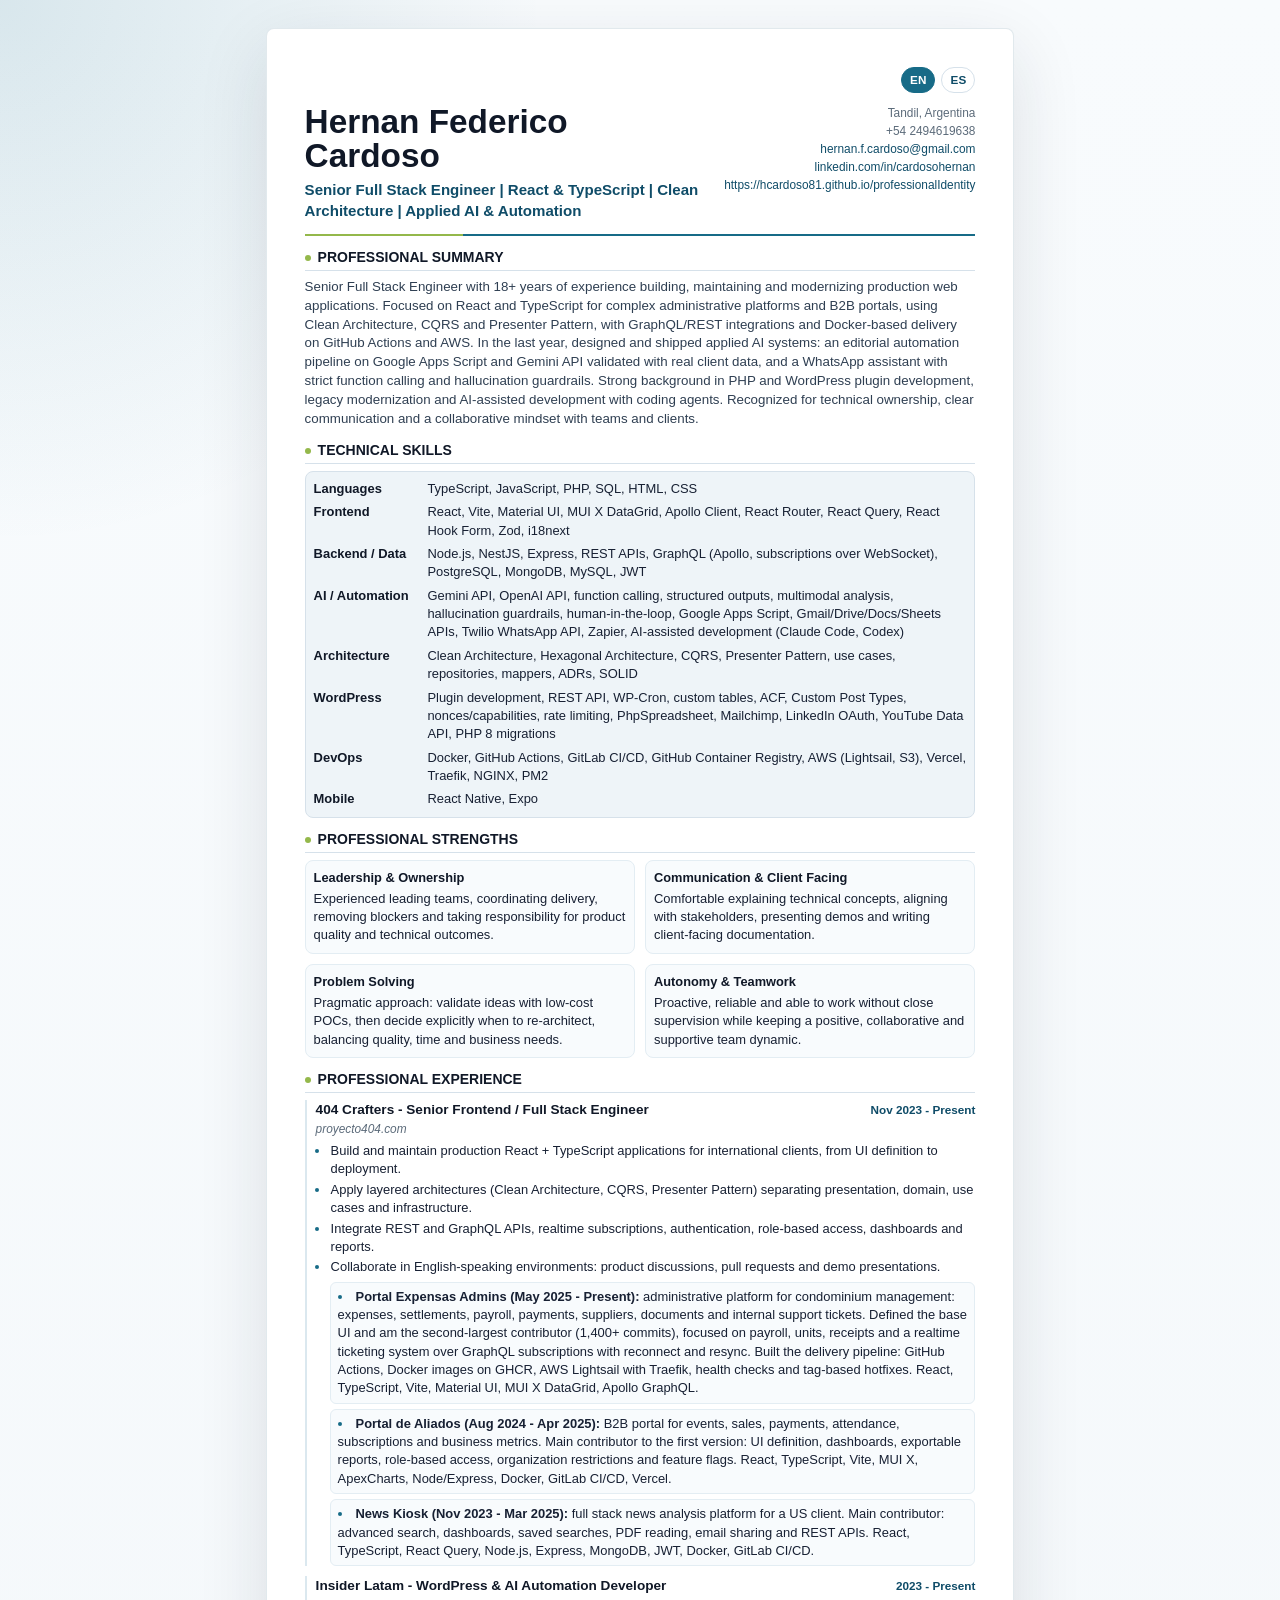
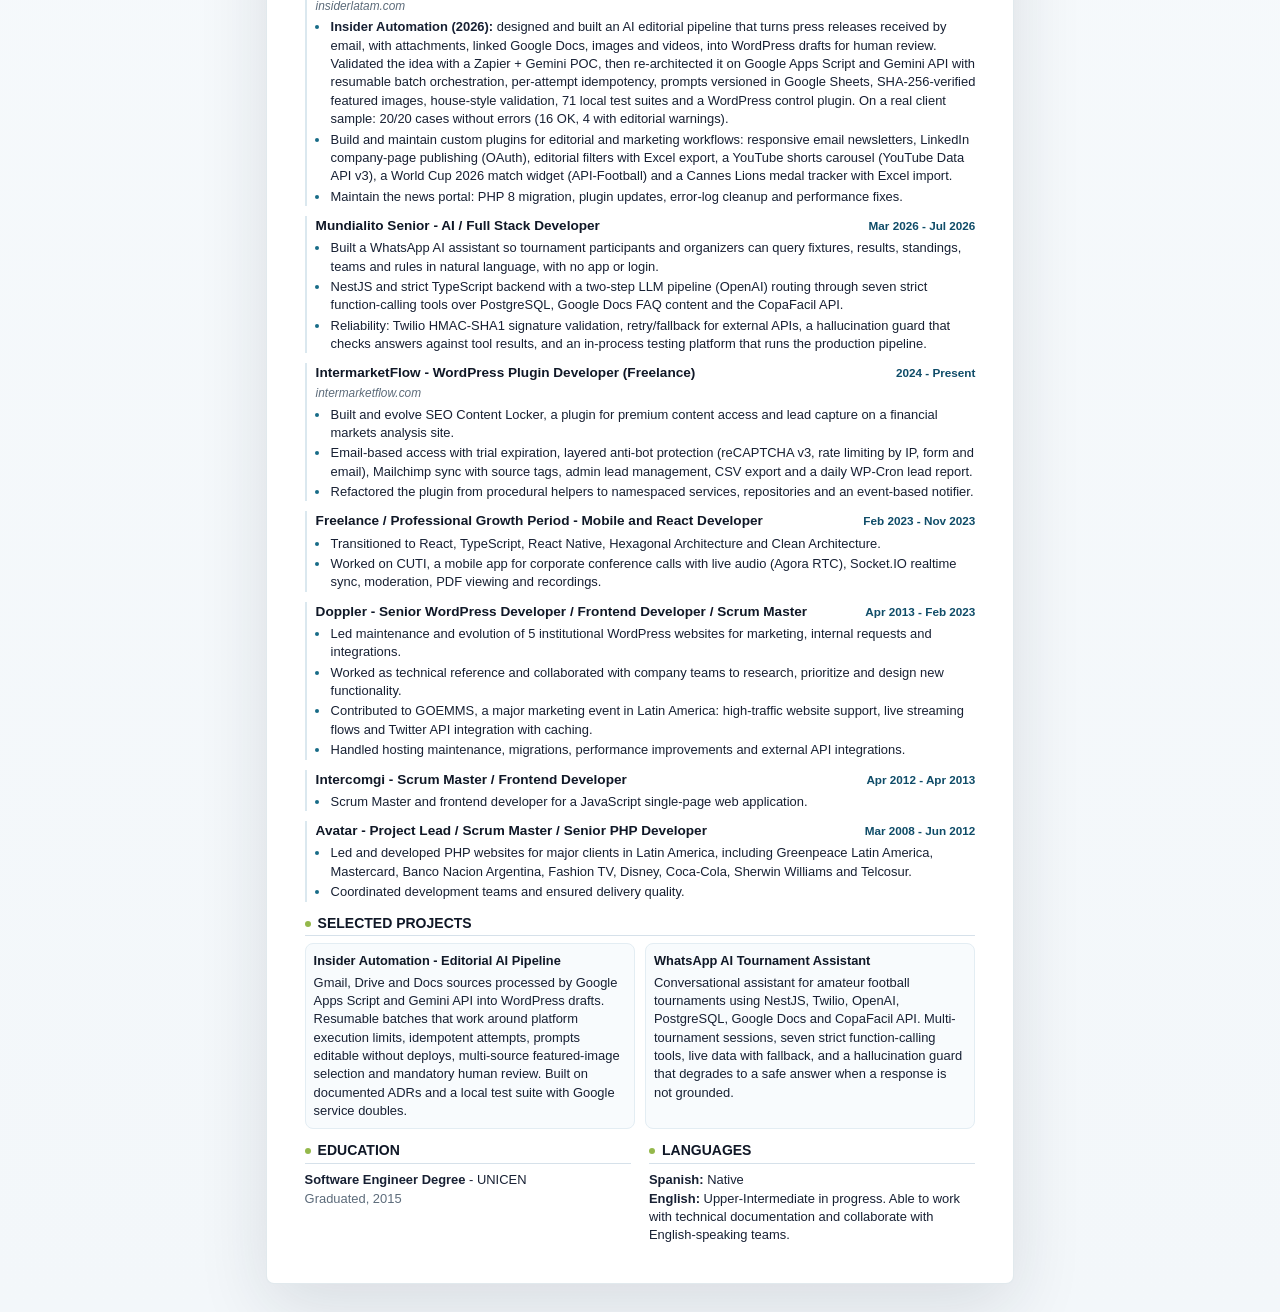
==== index.html @ c21a97a1 "docs: refresh CV and project docs with 2026 work - Rewrite Insider Automation (Apps Script + Gemini " ====
<!doctype html>
<html lang="en">
<head>
  <meta charset="utf-8">
  <meta name="viewport" content="width=device-width, initial-scale=1">
  <meta name="description" content="Hernan Federico Cardoso - Senior Full Stack Engineer focused on React, TypeScript, Clean Architecture and applied AI automation.">
  <title>Hernan Federico Cardoso - Senior Full Stack Engineer</title>
  <link rel="alternate" hreflang="es" href="./cv-hernan-cardoso-es.html">
  <link rel="alternate" hreflang="en" href="./">
  <link rel="stylesheet" href="./styles.css">
</head>
<body>
  <main class="page">
    <nav class="language-switch" aria-label="Language switcher">
      <span aria-current="page">EN</span>
      <a href="./cv-hernan-cardoso-es.html" hreflang="es">ES</a>
    </nav>

    <header class="header">
      <div>
        <h1 class="name">Hernan Federico Cardoso</h1>
        <p class="headline">Senior Full Stack Engineer | React &amp; TypeScript | Clean Architecture | Applied AI &amp; Automation</p>
      </div>
      <div class="contact">
        Tandil, Argentina<br>
        +54 2494619638<br>
        <a href="mailto:hernan.f.cardoso@gmail.com">hernan.f.cardoso@gmail.com</a><br>
        <a href="https://www.linkedin.com/in/cardosohernan/">linkedin.com/in/cardosohernan</a><br>
        <a href="https://hcardoso81.github.io/professionalIdentity/">https://hcardoso81.github.io/professionalIdentity</a>
      </div>
    </header>

    <section class="section">
      <h2 class="section-title">Professional Summary</h2>
      <p class="summary">Senior Full Stack Engineer with 18+ years of experience building, maintaining and modernizing production web applications. Focused on React and TypeScript for complex administrative platforms and B2B portals, using Clean Architecture, CQRS and Presenter Pattern, with GraphQL/REST integrations and Docker-based delivery on GitHub Actions and AWS. In the last year, designed and shipped applied AI systems: an editorial automation pipeline on Google Apps Script and Gemini API validated with real client data, and a WhatsApp assistant with strict function calling and hallucination guardrails. Strong background in PHP and WordPress plugin development, legacy modernization and AI-assisted development with coding agents. Recognized for technical ownership, clear communication and a collaborative mindset with teams and clients.</p>
    </section>

    <section class="section">
      <h2 class="section-title">Technical Skills</h2>
      <div class="skills">
        <div class="skill-label">Languages</div>
        <div>TypeScript, JavaScript, PHP, SQL, HTML, CSS</div>

        <div class="skill-label">Frontend</div>
        <div>React, Vite, Material UI, MUI X DataGrid, Apollo Client, React Router, React Query, React Hook Form, Zod, i18next</div>

        <div class="skill-label">Backend / Data</div>
        <div>Node.js, NestJS, Express, REST APIs, GraphQL (Apollo, subscriptions over WebSocket), PostgreSQL, MongoDB, MySQL, JWT</div>

        <div class="skill-label">AI / Automation</div>
        <div>Gemini API, OpenAI API, function calling, structured outputs, multimodal analysis, hallucination guardrails, human-in-the-loop, Google Apps Script, Gmail/Drive/Docs/Sheets APIs, Twilio WhatsApp API, Zapier, AI-assisted development (Claude Code, Codex)</div>

        <div class="skill-label">Architecture</div>
        <div>Clean Architecture, Hexagonal Architecture, CQRS, Presenter Pattern, use cases, repositories, mappers, ADRs, SOLID</div>

        <div class="skill-label">WordPress</div>
        <div>Plugin development, REST API, WP-Cron, custom tables, ACF, Custom Post Types, nonces/capabilities, rate limiting, PhpSpreadsheet, Mailchimp, LinkedIn OAuth, YouTube Data API, PHP 8 migrations</div>

        <div class="skill-label">DevOps</div>
        <div>Docker, GitHub Actions, GitLab CI/CD, GitHub Container Registry, AWS (Lightsail, S3), Vercel, Traefik, NGINX, PM2</div>

        <div class="skill-label">Mobile</div>
        <div>React Native, Expo</div>
      </div>
    </section>

    <section class="section">
      <h2 class="section-title">Professional Strengths</h2>
      <div class="compact-grid">
        <div class="project-card">
          <p class="project-title">Leadership &amp; Ownership</p>
          <p>Experienced leading teams, coordinating delivery, removing blockers and taking responsibility for product quality and technical outcomes.</p>
        </div>
        <div class="project-card">
          <p class="project-title">Communication &amp; Client Facing</p>
          <p>Comfortable explaining technical concepts, aligning with stakeholders, presenting demos and writing client-facing documentation.</p>
        </div>
        <div class="project-card">
          <p class="project-title">Problem Solving</p>
          <p>Pragmatic approach: validate ideas with low-cost POCs, then decide explicitly when to re-architect, balancing quality, time and business needs.</p>
        </div>
        <div class="project-card">
          <p class="project-title">Autonomy &amp; Teamwork</p>
          <p>Proactive, reliable and able to work without close supervision while keeping a positive, collaborative and supportive team dynamic.</p>
        </div>
      </div>
    </section>

    <section class="section experience-section">
      <h2 class="section-title">Professional Experience</h2>

      <article class="job">
        <div class="job-head">
          <h3 class="job-title">404 Crafters - Senior Frontend / Full Stack Engineer</h3>
          <div class="job-dates">Nov 2023 - Present</div>
        </div>
        <p class="job-subtitle">proyecto404.com</p>
        <ul>
          <li>Build and maintain production React + TypeScript applications for international clients, from UI definition to deployment.</li>
          <li>Apply layered architectures (Clean Architecture, CQRS, Presenter Pattern) separating presentation, domain, use cases and infrastructure.</li>
          <li>Integrate REST and GraphQL APIs, realtime subscriptions, authentication, role-based access, dashboards and reports.</li>
          <li>Collaborate in English-speaking environments: product discussions, pull requests and demo presentations.</li>
        </ul>
        <ul class="project-list">
          <li><strong>Portal Expensas Admins (May 2025 - Present):</strong> administrative platform for condominium management: expenses, settlements, payroll, payments, suppliers, documents and internal support tickets. Defined the base UI and am the second-largest contributor (1,400+ commits), focused on payroll, units, receipts and a realtime ticketing system over GraphQL subscriptions with reconnect and resync. Built the delivery pipeline: GitHub Actions, Docker images on GHCR, AWS Lightsail with Traefik, health checks and tag-based hotfixes. React, TypeScript, Vite, Material UI, MUI X DataGrid, Apollo GraphQL.</li>
          <li><strong>Portal de Aliados (Aug 2024 - Apr 2025):</strong> B2B portal for events, sales, payments, attendance, subscriptions and business metrics. Main contributor to the first version: UI definition, dashboards, exportable reports, role-based access, organization restrictions and feature flags. React, TypeScript, Vite, MUI X, ApexCharts, Node/Express, Docker, GitLab CI/CD, Vercel.</li>
          <li><strong>News Kiosk (Nov 2023 - Mar 2025):</strong> full stack news analysis platform for a US client. Main contributor: advanced search, dashboards, saved searches, PDF reading, email sharing and REST APIs. React, TypeScript, React Query, Node.js, Express, MongoDB, JWT, Docker, GitLab CI/CD.</li>
        </ul>
      </article>

      <article class="job">
        <div class="job-head">
          <h3 class="job-title">Insider Latam - WordPress &amp; AI Automation Developer</h3>
          <div class="job-dates">2023 - Present</div>
        </div>
        <p class="job-subtitle">insiderlatam.com</p>
        <ul>
          <li><strong>Insider Automation (2026):</strong> designed and built an AI editorial pipeline that turns press releases received by email, with attachments, linked Google Docs, images and videos, into WordPress drafts for human review. Validated the idea with a Zapier + Gemini POC, then re-architected it on Google Apps Script and Gemini API with resumable batch orchestration, per-attempt idempotency, prompts versioned in Google Sheets, SHA-256-verified featured images, house-style validation, 71 local test suites and a WordPress control plugin. On a real client sample: 20/20 cases without errors (16 OK, 4 with editorial warnings).</li>
          <li>Build and maintain custom plugins for editorial and marketing workflows: responsive email newsletters, LinkedIn company-page publishing (OAuth), editorial filters with Excel export, a YouTube shorts carousel (YouTube Data API v3), a World Cup 2026 match widget (API-Football) and a Cannes Lions medal tracker with Excel import.</li>
          <li>Maintain the news portal: PHP 8 migration, plugin updates, error-log cleanup and performance fixes.</li>
        </ul>
      </article>

      <article class="job">
        <div class="job-head">
          <h3 class="job-title">Mundialito Senior - AI / Full Stack Developer</h3>
          <div class="job-dates">Mar 2026 - Jul 2026</div>
        </div>
        <ul>
          <li>Built a WhatsApp AI assistant so tournament participants and organizers can query fixtures, results, standings, teams and rules in natural language, with no app or login.</li>
          <li>NestJS and strict TypeScript backend with a two-step LLM pipeline (OpenAI) routing through seven strict function-calling tools over PostgreSQL, Google Docs FAQ content and the CopaFacil API.</li>
          <li>Reliability: Twilio HMAC-SHA1 signature validation, retry/fallback for external APIs, a hallucination guard that checks answers against tool results, and an in-process testing platform that runs the production pipeline.</li>
        </ul>
      </article>

      <article class="job">
        <div class="job-head">
          <h3 class="job-title">IntermarketFlow - WordPress Plugin Developer (Freelance)</h3>
          <div class="job-dates">2024 - Present</div>
        </div>
        <p class="job-subtitle">intermarketflow.com</p>
        <ul>
          <li>Built and evolve SEO Content Locker, a plugin for premium content access and lead capture on a financial markets analysis site.</li>
          <li>Email-based access with trial expiration, layered anti-bot protection (reCAPTCHA v3, rate limiting by IP, form and email), Mailchimp sync with source tags, admin lead management, CSV export and a daily WP-Cron lead report.</li>
          <li>Refactored the plugin from procedural helpers to namespaced services, repositories and an event-based notifier.</li>
        </ul>
      </article>

      <article class="job">
        <div class="job-head">
          <h3 class="job-title">Freelance / Professional Growth Period - Mobile and React Developer</h3>
          <div class="job-dates">Feb 2023 - Nov 2023</div>
        </div>
        <ul>
          <li>Transitioned to React, TypeScript, React Native, Hexagonal Architecture and Clean Architecture.</li>
          <li>Worked on CUTI, a mobile app for corporate conference calls with live audio (Agora RTC), Socket.IO realtime sync, moderation, PDF viewing and recordings.</li>
        </ul>
      </article>

      <article class="job">
        <div class="job-head">
          <h3 class="job-title">Doppler - Senior WordPress Developer / Frontend Developer / Scrum Master</h3>
          <div class="job-dates">Apr 2013 - Feb 2023</div>
        </div>
        <ul>
          <li>Led maintenance and evolution of 5 institutional WordPress websites for marketing, internal requests and integrations.</li>
          <li>Worked as technical reference and collaborated with company teams to research, prioritize and design new functionality.</li>
          <li>Contributed to GOEMMS, a major marketing event in Latin America: high-traffic website support, live streaming flows and Twitter API integration with caching.</li>
          <li>Handled hosting maintenance, migrations, performance improvements and external API integrations.</li>
        </ul>
      </article>

      <article class="job">
        <div class="job-head">
          <h3 class="job-title">Intercomgi - Scrum Master / Frontend Developer</h3>
          <div class="job-dates">Apr 2012 - Apr 2013</div>
        </div>
        <ul>
          <li>Scrum Master and frontend developer for a JavaScript single-page web application.</li>
        </ul>
      </article>

      <article class="job">
        <div class="job-head">
          <h3 class="job-title">Avatar - Project Lead / Scrum Master / Senior PHP Developer</h3>
          <div class="job-dates">Mar 2008 - Jun 2012</div>
        </div>
        <ul>
          <li>Led and developed PHP websites for major clients in Latin America, including Greenpeace Latin America, Mastercard, Banco Nacion Argentina, Fashion TV, Disney, Coca-Cola, Sherwin Williams and Telcosur.</li>
          <li>Coordinated development teams and ensured delivery quality.</li>
        </ul>
      </article>
    </section>

    <section class="section">
      <h2 class="section-title">Selected Projects</h2>
      <div class="compact-grid">
        <div class="project-card">
          <p class="project-title">Insider Automation - Editorial AI Pipeline</p>
          <p>Gmail, Drive and Docs sources processed by Google Apps Script and Gemini API into WordPress drafts. Resumable batches that work around platform execution limits, idempotent attempts, prompts editable without deploys, multi-source featured-image selection and mandatory human review. Built on documented ADRs and a local test suite with Google service doubles.</p>
        </div>
        <div class="project-card">
          <p class="project-title">WhatsApp AI Tournament Assistant</p>
          <p>Conversational assistant for amateur football tournaments using NestJS, Twilio, OpenAI, PostgreSQL, Google Docs and CopaFacil API. Multi-tournament sessions, seven strict function-calling tools, live data with fallback, and a hallucination guard that degrades to a safe answer when a response is not grounded.</p>
        </div>
      </div>
    </section>

    <section class="section footer-grid">
      <div>
        <h2 class="section-title">Education</h2>
        <p><strong>Software Engineer Degree</strong> - UNICEN</p>
        <p class="muted">Graduated, 2015</p>
      </div>
      <div>
        <h2 class="section-title">Languages</h2>
        <p><strong>Spanish:</strong> Native</p>
        <p><strong>English:</strong> Upper-Intermediate in progress. Able to work with technical documentation and collaborate with English-speaking teams.</p>
      </div>
    </section>
  </main>
</body>
</html>
---- styles.css ----
:root {
      --ink: #172033;
      --muted: #5c6b7a;
      --soft: #eef4f8;
      --line: #d6e1ea;
      --accent: #176b87;
      --accent-strong: #0f4c68;
      --paper: #ffffff;
      --canvas: #f3f7fa;
    }

    @page {
      size: A4;
      margin: 13mm 12mm;
    }

    * {
      box-sizing: border-box;
    }

    body {
      margin: 0;
      color: var(--ink);
      background:
        radial-gradient(circle at top left, rgba(23, 107, 135, 0.14), transparent 34rem),
        linear-gradient(180deg, #f8fbfd 0%, var(--canvas) 100%);
      font-family: Inter, "Segoe UI", Arial, Helvetica, sans-serif;
      font-size: 9.7pt;
      line-height: 1.42;
    }

    h1,
    h2,
    h3,
    p {
      margin: 0;
    }

    a {
      color: var(--accent-strong);
      text-decoration: none;
    }

    a:hover {
      text-decoration: underline;
    }

    .page {
      max-width: 198mm;
      margin: 28px auto;
      padding: 10mm;
      background: var(--paper);
      border: 1px solid rgba(15, 76, 104, 0.12);
      border-radius: 8px;
      box-shadow: 0 22px 70px rgba(23, 32, 51, 0.12);
    }

    .language-switch {
      display: flex;
      justify-content: flex-end;
      gap: 6px;
      margin-bottom: 12px;
      font-size: 8.8pt;
      font-weight: 700;
    }

    .language-switch a,
    .language-switch span {
      display: inline-flex;
      align-items: center;
      justify-content: center;
      min-width: 34px;
      padding: 4px 8px;
      border: 1px solid var(--line);
      border-radius: 999px;
    }

    .language-switch span {
      color: #ffffff;
      background: var(--accent);
      border-color: var(--accent);
    }

    .language-switch a {
      color: var(--accent-strong);
      background: #ffffff;
    }

    .header {
      display: grid;
      grid-template-columns: 1fr auto;
      gap: 22px;
      padding: 0 0 12px;
      border-bottom: 2px solid var(--accent);
      position: relative;
    }

    .header::before {
      content: "";
      position: absolute;
      left: 0;
      bottom: -2px;
      width: 42mm;
      height: 2px;
      background: #94b84b;
    }

    .name {
      font-size: 25pt;
      line-height: 1;
      letter-spacing: 0;
      color: #101827;
      font-weight: 700;
    }

    .headline {
      margin-top: 7px;
      font-size: 11.3pt;
      color: var(--accent-strong);
      font-weight: 700;
    }

    .contact {
      min-width: 56mm;
      text-align: right;
      color: var(--muted);
      font-size: 8.9pt;
      line-height: 1.5;
    }

    .section {
      margin-top: 12px;
    }

    .section-title {
      display: flex;
      align-items: center;
      gap: 7px;
      margin-bottom: 7px;
      color: #101827;
      font-size: 10.5pt;
      font-weight: 700;
      text-transform: uppercase;
      letter-spacing: 0;
      border-bottom: 1px solid var(--line);
      padding-bottom: 2px;
    }

    .section-title::before {
      content: "";
      width: 6px;
      height: 6px;
      border-radius: 999px;
      background: #94b84b;
      flex: 0 0 auto;
    }

    .summary {
      color: #2f3f52;
      font-size: 10pt;
    }

    .skills {
      display: grid;
      grid-template-columns: 28mm 1fr;
      gap: 5px 8px;
      padding: 8px;
      background: var(--soft);
      border: 1px solid var(--line);
      border-radius: 8px;
    }

    .skill-label {
      color: #101827;
      font-weight: 700;
    }

    .job {
      margin-top: 10px;
      padding-left: 9px;
      border-left: 2px solid #dbe8ef;
      break-inside: avoid;
      page-break-inside: avoid;
    }

    .job:first-of-type {
      margin-top: 0;
    }

    .job-head {
      display: grid;
      grid-template-columns: 1fr auto;
      gap: 12px;
      align-items: baseline;
    }

    .job-title {
      color: #101827;
      font-size: 10.2pt;
      font-weight: 700;
    }

    .job-dates {
      color: var(--accent-strong);
      font-size: 8.8pt;
      white-space: nowrap;
      font-weight: 700;
    }

    .job-subtitle {
      margin-top: 2px;
      color: var(--muted);
      font-size: 8.9pt;
      font-style: italic;
    }

    ul {
      margin: 4px 0 0 14px;
      padding: 0;
    }

    li {
      margin: 2px 0;
      padding-left: 1px;
    }

    li::marker {
      color: var(--accent);
    }

    .project-list li {
      margin: 5px 0;
      padding: 5px 7px;
      background: #f8fbfd;
      border: 1px solid #e3edf3;
      border-radius: 6px;
      list-style-position: inside;
    }

    .compact-grid {
      display: grid;
      grid-template-columns: 1fr 1fr;
      gap: 10px;
    }

    .project-card {
      padding: 8px;
      background: #f8fbfd;
      border: 1px solid #e3edf3;
      border-radius: 8px;
      break-inside: avoid;
      page-break-inside: avoid;
    }

    .project-title {
      color: #101827;
      font-weight: 700;
      font-size: 9.6pt;
      margin-bottom: 3px;
    }

    .muted {
      color: var(--muted);
    }

    .footer-grid {
      display: grid;
      grid-template-columns: 1fr 1fr;
      gap: 18px;
    }

    @media screen and (max-width: 760px) {
      body {
        background: var(--paper);
        font-size: 10.2pt;
      }

      .page {
        margin: 0;
        padding: 18px;
        border: 0;
        border-radius: 0;
        box-shadow: none;
      }

      .header,
      .job-head,
      .compact-grid,
      .footer-grid {
        grid-template-columns: 1fr;
      }

      .contact {
        min-width: 0;
        text-align: left;
      }

      .skills {
        grid-template-columns: 1fr;
      }

      .job-dates {
        white-space: normal;
      }

      .language-switch {
        justify-content: flex-start;
      }
    }

    @media print {
      body {
        background: #ffffff;
        print-color-adjust: exact;
        -webkit-print-color-adjust: exact;
        font-size: 9.2pt;
      }

      .page {
        max-width: none;
        margin: 0;
        padding: 0;
        border: 0;
        border-radius: 0;
        box-shadow: none;
      }

      .language-switch {
        display: none;
      }

      .experience-section {
        break-before: page;
        page-break-before: always;
        margin-top: 0;
      }
    }
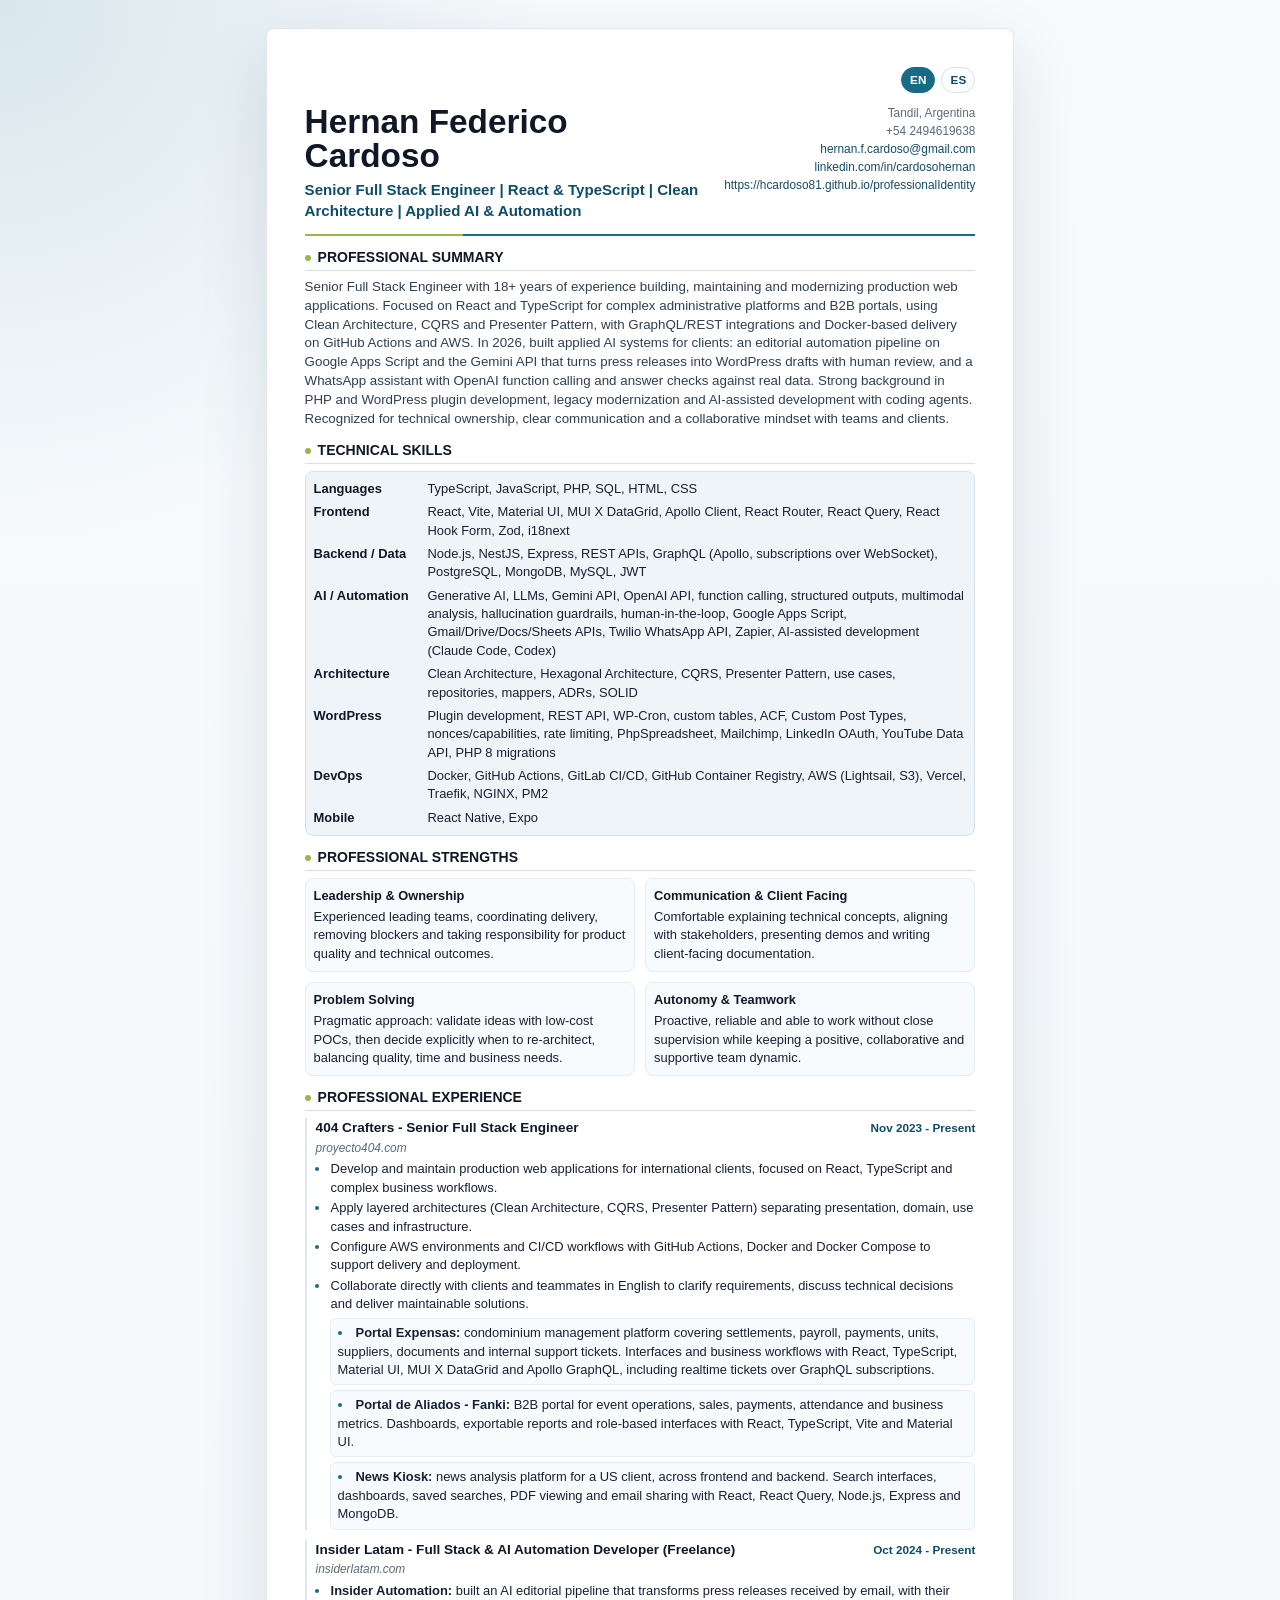
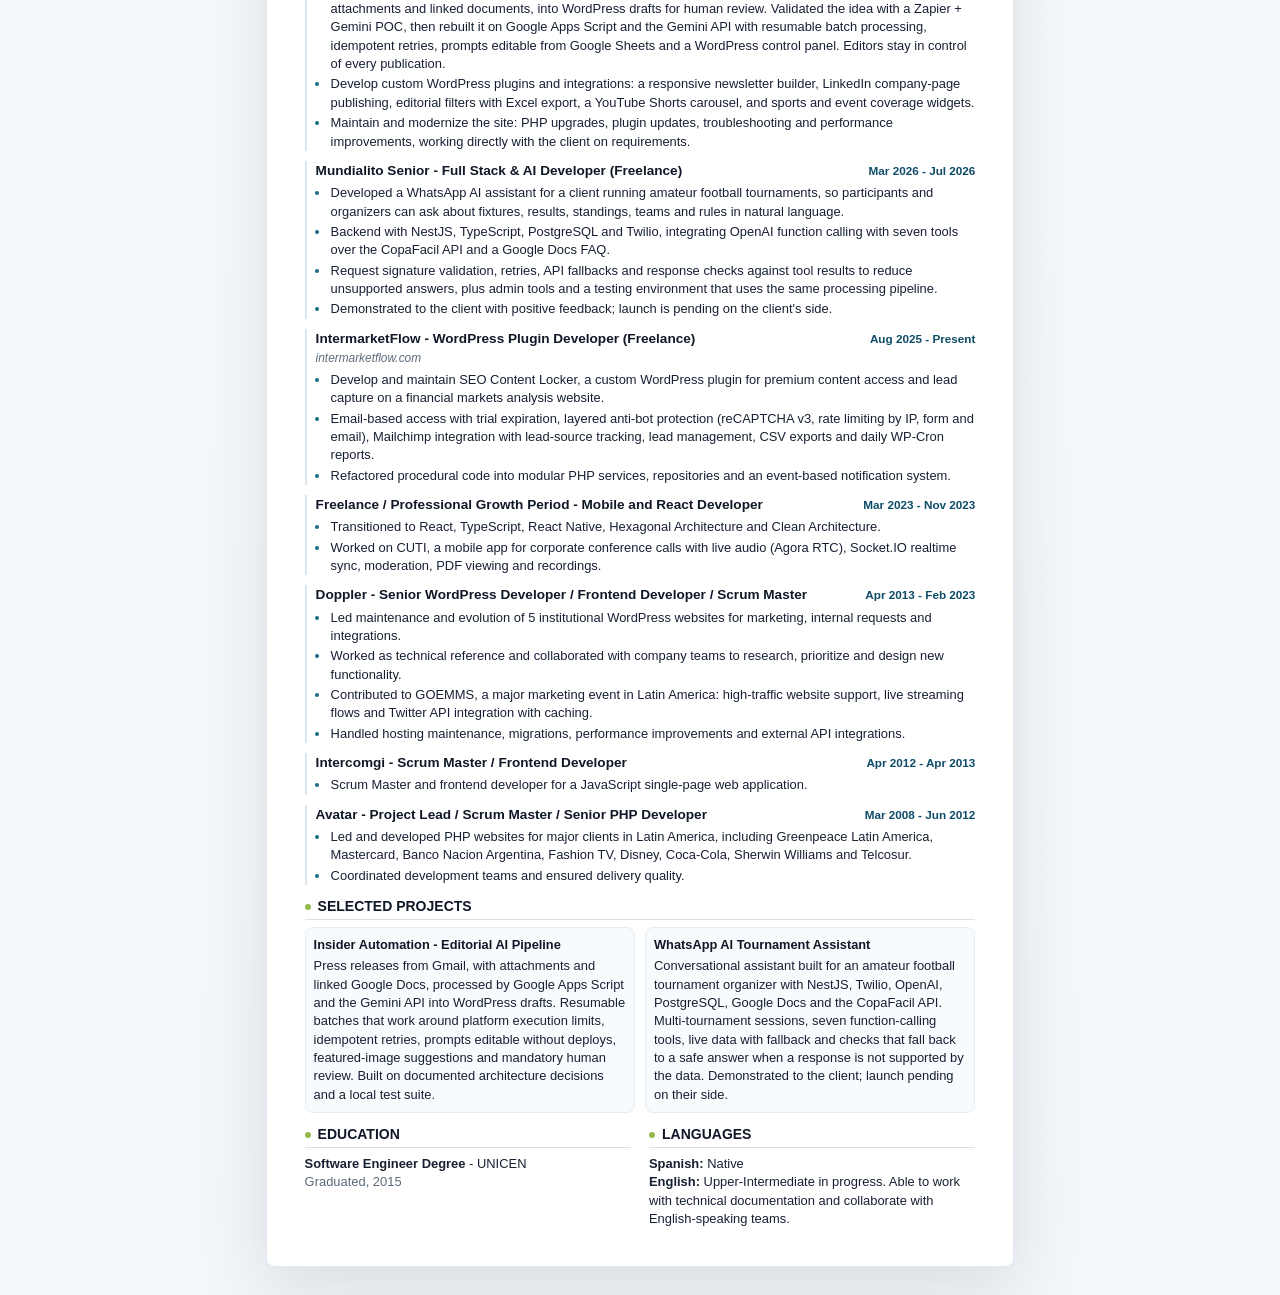
==== commit 05b7c84d: "docs: align CV with updated LinkedIn profile - Insider Latam: Oct 2024 - present, Full Stack & AI Au" ====
--- a/index.html
+++ b/index.html
@@ -32,7 +32,7 @@
 
     <section class="section">
       <h2 class="section-title">Professional Summary</h2>
-      <p class="summary">Senior Full Stack Engineer with 18+ years of experience building, maintaining and modernizing production web applications. Focused on React and TypeScript for complex administrative platforms and B2B portals, using Clean Architecture, CQRS and Presenter Pattern, with GraphQL/REST integrations and Docker-based delivery on GitHub Actions and AWS. In the last year, designed and shipped applied AI systems: an editorial automation pipeline on Google Apps Script and Gemini API validated with real client data, and a WhatsApp assistant with strict function calling and hallucination guardrails. Strong background in PHP and WordPress plugin development, legacy modernization and AI-assisted development with coding agents. Recognized for technical ownership, clear communication and a collaborative mindset with teams and clients.</p>
+      <p class="summary">Senior Full Stack Engineer with 18+ years of experience building, maintaining and modernizing production web applications. Focused on React and TypeScript for complex administrative platforms and B2B portals, using Clean Architecture, CQRS and Presenter Pattern, with GraphQL/REST integrations and Docker-based delivery on GitHub Actions and AWS. In 2026, built applied AI systems for clients: an editorial automation pipeline on Google Apps Script and the Gemini API that turns press releases into WordPress drafts with human review, and a WhatsApp assistant with OpenAI function calling and answer checks against real data. Strong background in PHP and WordPress plugin development, legacy modernization and AI-assisted development with coding agents. Recognized for technical ownership, clear communication and a collaborative mindset with teams and clients.</p>
     </section>
 
     <section class="section">
@@ -48,7 +48,7 @@
         <div>Node.js, NestJS, Express, REST APIs, GraphQL (Apollo, subscriptions over WebSocket), PostgreSQL, MongoDB, MySQL, JWT</div>
 
         <div class="skill-label">AI / Automation</div>
-        <div>Gemini API, OpenAI API, function calling, structured outputs, multimodal analysis, hallucination guardrails, human-in-the-loop, Google Apps Script, Gmail/Drive/Docs/Sheets APIs, Twilio WhatsApp API, Zapier, AI-assisted development (Claude Code, Codex)</div>
+        <div>Generative AI, LLMs, Gemini API, OpenAI API, function calling, structured outputs, multimodal analysis, hallucination guardrails, human-in-the-loop, Google Apps Script, Gmail/Drive/Docs/Sheets APIs, Twilio WhatsApp API, Zapier, AI-assisted development (Claude Code, Codex)</div>
 
         <div class="skill-label">Architecture</div>
         <div>Clean Architecture, Hexagonal Architecture, CQRS, Presenter Pattern, use cases, repositories, mappers, ADRs, SOLID</div>
@@ -91,65 +91,66 @@
 
       <article class="job">
         <div class="job-head">
-          <h3 class="job-title">404 Crafters - Senior Frontend / Full Stack Engineer</h3>
+          <h3 class="job-title">404 Crafters - Senior Full Stack Engineer</h3>
           <div class="job-dates">Nov 2023 - Present</div>
         </div>
         <p class="job-subtitle">proyecto404.com</p>
         <ul>
-          <li>Build and maintain production React + TypeScript applications for international clients, from UI definition to deployment.</li>
+          <li>Develop and maintain production web applications for international clients, focused on React, TypeScript and complex business workflows.</li>
           <li>Apply layered architectures (Clean Architecture, CQRS, Presenter Pattern) separating presentation, domain, use cases and infrastructure.</li>
-          <li>Integrate REST and GraphQL APIs, realtime subscriptions, authentication, role-based access, dashboards and reports.</li>
-          <li>Collaborate in English-speaking environments: product discussions, pull requests and demo presentations.</li>
+          <li>Configure AWS environments and CI/CD workflows with GitHub Actions, Docker and Docker Compose to support delivery and deployment.</li>
+          <li>Collaborate directly with clients and teammates in English to clarify requirements, discuss technical decisions and deliver maintainable solutions.</li>
         </ul>
         <ul class="project-list">
-          <li><strong>Portal Expensas Admins (May 2025 - Present):</strong> administrative platform for condominium management: expenses, settlements, payroll, payments, suppliers, documents and internal support tickets. Defined the base UI and am the second-largest contributor (1,400+ commits), focused on payroll, units, receipts and a realtime ticketing system over GraphQL subscriptions with reconnect and resync. Built the delivery pipeline: GitHub Actions, Docker images on GHCR, AWS Lightsail with Traefik, health checks and tag-based hotfixes. React, TypeScript, Vite, Material UI, MUI X DataGrid, Apollo GraphQL.</li>
-          <li><strong>Portal de Aliados (Aug 2024 - Apr 2025):</strong> B2B portal for events, sales, payments, attendance, subscriptions and business metrics. Main contributor to the first version: UI definition, dashboards, exportable reports, role-based access, organization restrictions and feature flags. React, TypeScript, Vite, MUI X, ApexCharts, Node/Express, Docker, GitLab CI/CD, Vercel.</li>
-          <li><strong>News Kiosk (Nov 2023 - Mar 2025):</strong> full stack news analysis platform for a US client. Main contributor: advanced search, dashboards, saved searches, PDF reading, email sharing and REST APIs. React, TypeScript, React Query, Node.js, Express, MongoDB, JWT, Docker, GitLab CI/CD.</li>
-        </ul>
-      </article>
-
-      <article class="job">
-        <div class="job-head">
-          <h3 class="job-title">Insider Latam - WordPress &amp; AI Automation Developer</h3>
-          <div class="job-dates">2023 - Present</div>
+          <li><strong>Portal Expensas:</strong> condominium management platform covering settlements, payroll, payments, units, suppliers, documents and internal support tickets. Interfaces and business workflows with React, TypeScript, Material UI, MUI X DataGrid and Apollo GraphQL, including realtime tickets over GraphQL subscriptions.</li>
+          <li><strong>Portal de Aliados - Fanki:</strong> B2B portal for event operations, sales, payments, attendance and business metrics. Dashboards, exportable reports and role-based interfaces with React, TypeScript, Vite and Material UI.</li>
+          <li><strong>News Kiosk:</strong> news analysis platform for a US client, across frontend and backend. Search interfaces, dashboards, saved searches, PDF viewing and email sharing with React, React Query, Node.js, Express and MongoDB.</li>
+        </ul>
+      </article>
+
+      <article class="job">
+        <div class="job-head">
+          <h3 class="job-title">Insider Latam - Full Stack &amp; AI Automation Developer (Freelance)</h3>
+          <div class="job-dates">Oct 2024 - Present</div>
         </div>
         <p class="job-subtitle">insiderlatam.com</p>
         <ul>
-          <li><strong>Insider Automation (2026):</strong> designed and built an AI editorial pipeline that turns press releases received by email, with attachments, linked Google Docs, images and videos, into WordPress drafts for human review. Validated the idea with a Zapier + Gemini POC, then re-architected it on Google Apps Script and Gemini API with resumable batch orchestration, per-attempt idempotency, prompts versioned in Google Sheets, SHA-256-verified featured images, house-style validation, 71 local test suites and a WordPress control plugin. On a real client sample: 20/20 cases without errors (16 OK, 4 with editorial warnings).</li>
-          <li>Build and maintain custom plugins for editorial and marketing workflows: responsive email newsletters, LinkedIn company-page publishing (OAuth), editorial filters with Excel export, a YouTube shorts carousel (YouTube Data API v3), a World Cup 2026 match widget (API-Football) and a Cannes Lions medal tracker with Excel import.</li>
-          <li>Maintain the news portal: PHP 8 migration, plugin updates, error-log cleanup and performance fixes.</li>
-        </ul>
-      </article>
-
-      <article class="job">
-        <div class="job-head">
-          <h3 class="job-title">Mundialito Senior - AI / Full Stack Developer</h3>
+          <li><strong>Insider Automation:</strong> built an AI editorial pipeline that transforms press releases received by email, with their attachments and linked documents, into WordPress drafts for human review. Validated the idea with a Zapier + Gemini POC, then rebuilt it on Google Apps Script and the Gemini API with resumable batch processing, idempotent retries, prompts editable from Google Sheets and a WordPress control panel. Editors stay in control of every publication.</li>
+          <li>Develop custom WordPress plugins and integrations: a responsive newsletter builder, LinkedIn company-page publishing, editorial filters with Excel export, a YouTube Shorts carousel, and sports and event coverage widgets.</li>
+          <li>Maintain and modernize the site: PHP upgrades, plugin updates, troubleshooting and performance improvements, working directly with the client on requirements.</li>
+        </ul>
+      </article>
+
+      <article class="job">
+        <div class="job-head">
+          <h3 class="job-title">Mundialito Senior - Full Stack &amp; AI Developer (Freelance)</h3>
           <div class="job-dates">Mar 2026 - Jul 2026</div>
         </div>
         <ul>
-          <li>Built a WhatsApp AI assistant so tournament participants and organizers can query fixtures, results, standings, teams and rules in natural language, with no app or login.</li>
-          <li>NestJS and strict TypeScript backend with a two-step LLM pipeline (OpenAI) routing through seven strict function-calling tools over PostgreSQL, Google Docs FAQ content and the CopaFacil API.</li>
-          <li>Reliability: Twilio HMAC-SHA1 signature validation, retry/fallback for external APIs, a hallucination guard that checks answers against tool results, and an in-process testing platform that runs the production pipeline.</li>
+          <li>Developed a WhatsApp AI assistant for a client running amateur football tournaments, so participants and organizers can ask about fixtures, results, standings, teams and rules in natural language.</li>
+          <li>Backend with NestJS, TypeScript, PostgreSQL and Twilio, integrating OpenAI function calling with seven tools over the CopaFacil API and a Google Docs FAQ.</li>
+          <li>Request signature validation, retries, API fallbacks and response checks against tool results to reduce unsupported answers, plus admin tools and a testing environment that uses the same processing pipeline.</li>
+          <li>Demonstrated to the client with positive feedback; launch is pending on the client's side.</li>
         </ul>
       </article>
 
       <article class="job">
         <div class="job-head">
           <h3 class="job-title">IntermarketFlow - WordPress Plugin Developer (Freelance)</h3>
-          <div class="job-dates">2024 - Present</div>
+          <div class="job-dates">Aug 2025 - Present</div>
         </div>
         <p class="job-subtitle">intermarketflow.com</p>
         <ul>
-          <li>Built and evolve SEO Content Locker, a plugin for premium content access and lead capture on a financial markets analysis site.</li>
-          <li>Email-based access with trial expiration, layered anti-bot protection (reCAPTCHA v3, rate limiting by IP, form and email), Mailchimp sync with source tags, admin lead management, CSV export and a daily WP-Cron lead report.</li>
-          <li>Refactored the plugin from procedural helpers to namespaced services, repositories and an event-based notifier.</li>
+          <li>Develop and maintain SEO Content Locker, a custom WordPress plugin for premium content access and lead capture on a financial markets analysis website.</li>
+          <li>Email-based access with trial expiration, layered anti-bot protection (reCAPTCHA v3, rate limiting by IP, form and email), Mailchimp integration with lead-source tracking, lead management, CSV exports and daily WP-Cron reports.</li>
+          <li>Refactored procedural code into modular PHP services, repositories and an event-based notification system.</li>
         </ul>
       </article>
 
       <article class="job">
         <div class="job-head">
           <h3 class="job-title">Freelance / Professional Growth Period - Mobile and React Developer</h3>
-          <div class="job-dates">Feb 2023 - Nov 2023</div>
+          <div class="job-dates">Mar 2023 - Nov 2023</div>
         </div>
         <ul>
           <li>Transitioned to React, TypeScript, React Native, Hexagonal Architecture and Clean Architecture.</li>
@@ -197,11 +198,11 @@
       <div class="compact-grid">
         <div class="project-card">
           <p class="project-title">Insider Automation - Editorial AI Pipeline</p>
-          <p>Gmail, Drive and Docs sources processed by Google Apps Script and Gemini API into WordPress drafts. Resumable batches that work around platform execution limits, idempotent attempts, prompts editable without deploys, multi-source featured-image selection and mandatory human review. Built on documented ADRs and a local test suite with Google service doubles.</p>
+          <p>Press releases from Gmail, with attachments and linked Google Docs, processed by Google Apps Script and the Gemini API into WordPress drafts. Resumable batches that work around platform execution limits, idempotent retries, prompts editable without deploys, featured-image suggestions and mandatory human review. Built on documented architecture decisions and a local test suite.</p>
         </div>
         <div class="project-card">
           <p class="project-title">WhatsApp AI Tournament Assistant</p>
-          <p>Conversational assistant for amateur football tournaments using NestJS, Twilio, OpenAI, PostgreSQL, Google Docs and CopaFacil API. Multi-tournament sessions, seven strict function-calling tools, live data with fallback, and a hallucination guard that degrades to a safe answer when a response is not grounded.</p>
+          <p>Conversational assistant built for an amateur football tournament organizer with NestJS, Twilio, OpenAI, PostgreSQL, Google Docs and the CopaFacil API. Multi-tournament sessions, seven function-calling tools, live data with fallback and checks that fall back to a safe answer when a response is not supported by the data. Demonstrated to the client; launch pending on their side.</p>
         </div>
       </div>
     </section>
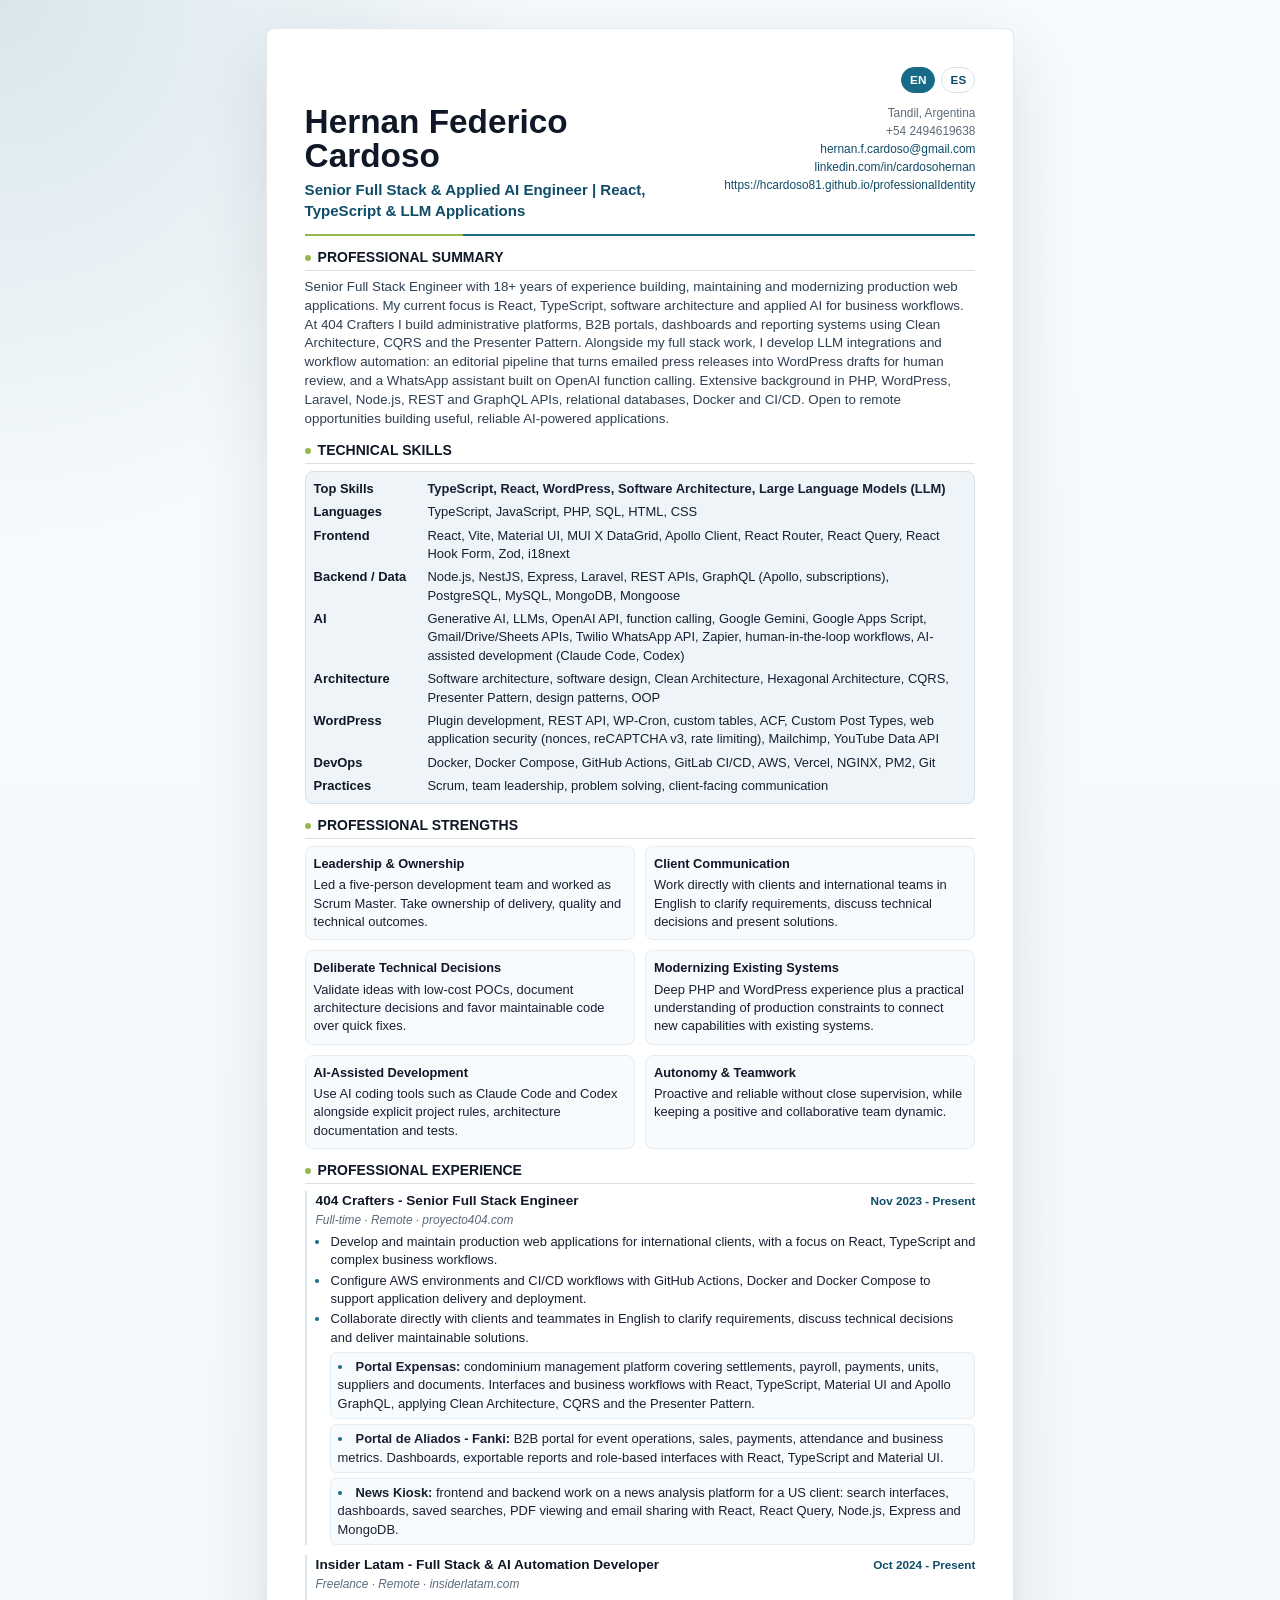
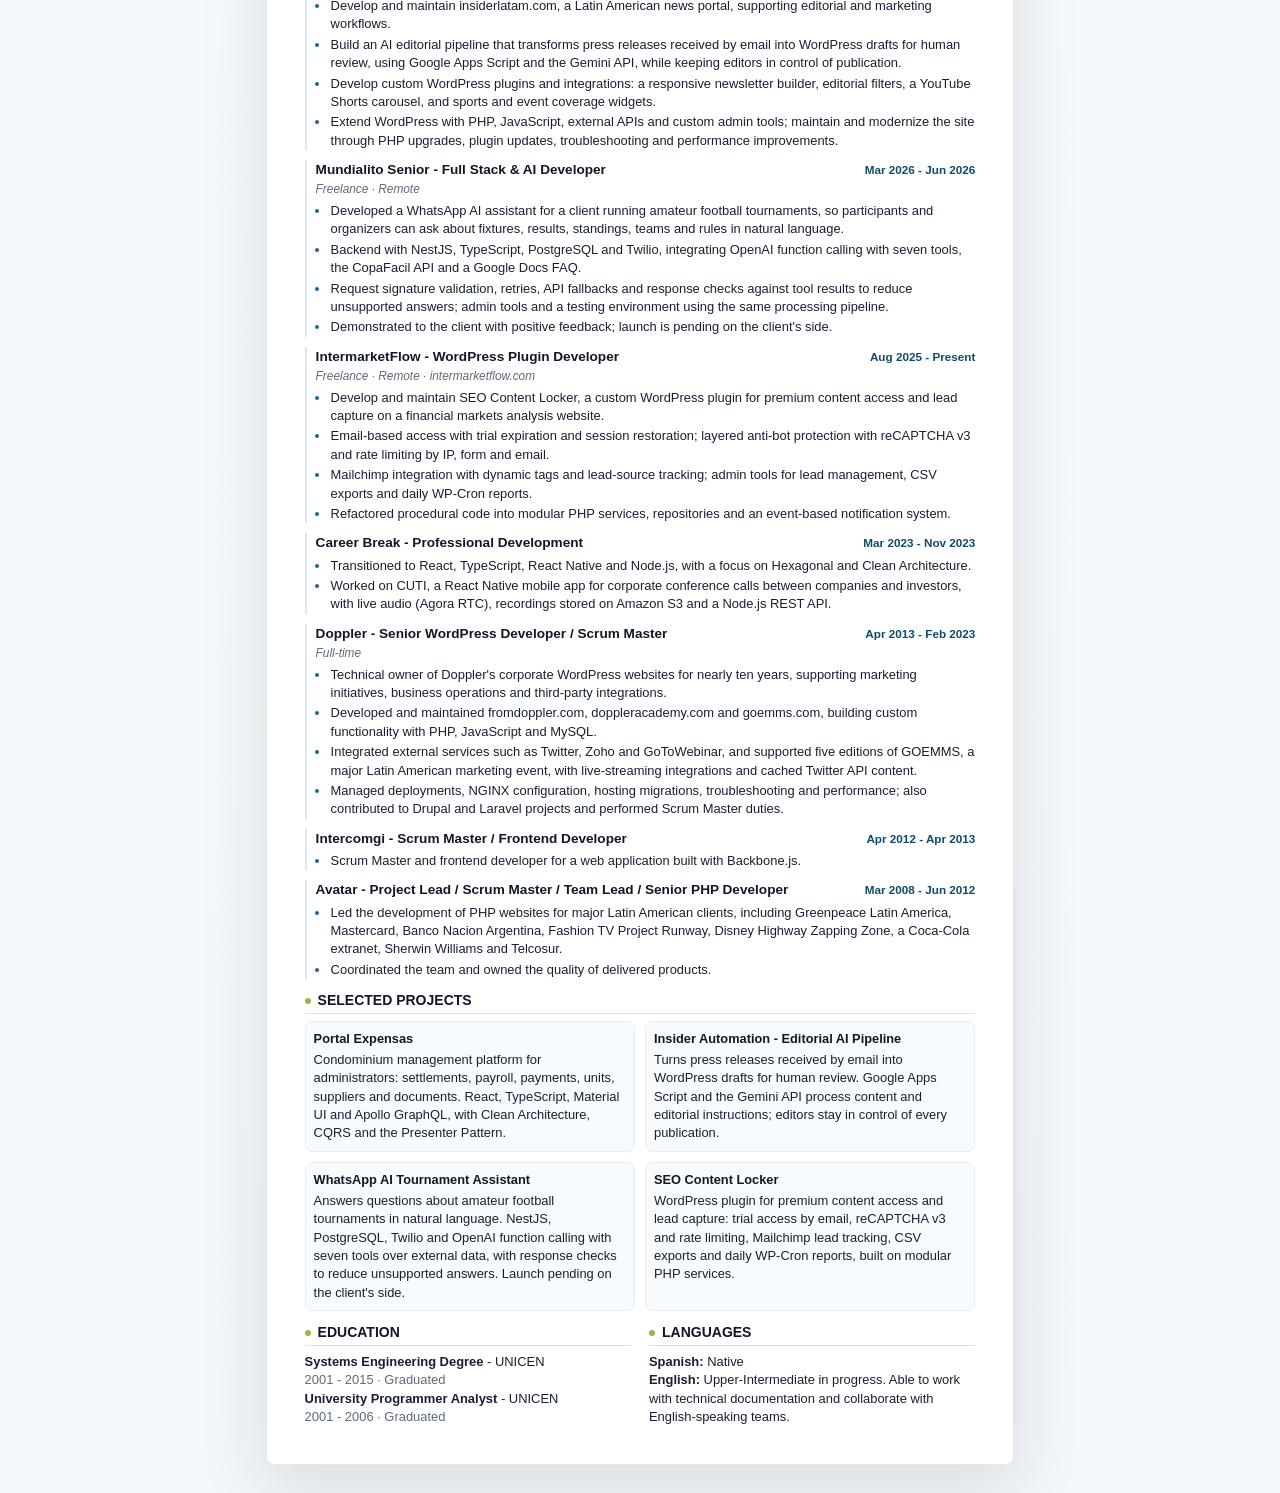
==== commit 7c27fcab: "docs: sync CV with LinkedIn profile and add highlight cards - Headline and summary from the publishe" ====
--- a/index.html
+++ b/index.html
@@ -3,8 +3,8 @@
 <head>
   <meta charset="utf-8">
   <meta name="viewport" content="width=device-width, initial-scale=1">
-  <meta name="description" content="Hernan Federico Cardoso - Senior Full Stack Engineer focused on React, TypeScript, Clean Architecture and applied AI automation.">
-  <title>Hernan Federico Cardoso - Senior Full Stack Engineer</title>
+  <meta name="description" content="Hernan Federico Cardoso - Senior Full Stack &amp; Applied AI Engineer focused on React, TypeScript, software architecture and LLM applications.">
+  <title>Hernan Federico Cardoso - Senior Full Stack &amp; Applied AI Engineer</title>
   <link rel="alternate" hreflang="es" href="./cv-hernan-cardoso-es.html">
   <link rel="alternate" hreflang="en" href="./">
   <link rel="stylesheet" href="./styles.css">
@@ -19,7 +19,7 @@
     <header class="header">
       <div>
         <h1 class="name">Hernan Federico Cardoso</h1>
-        <p class="headline">Senior Full Stack Engineer | React &amp; TypeScript | Clean Architecture | Applied AI &amp; Automation</p>
+        <p class="headline">Senior Full Stack &amp; Applied AI Engineer | React, TypeScript &amp; LLM Applications</p>
       </div>
       <div class="contact">
         Tandil, Argentina<br>
@@ -32,12 +32,15 @@
 
     <section class="section">
       <h2 class="section-title">Professional Summary</h2>
-      <p class="summary">Senior Full Stack Engineer with 18+ years of experience building, maintaining and modernizing production web applications. Focused on React and TypeScript for complex administrative platforms and B2B portals, using Clean Architecture, CQRS and Presenter Pattern, with GraphQL/REST integrations and Docker-based delivery on GitHub Actions and AWS. In 2026, built applied AI systems for clients: an editorial automation pipeline on Google Apps Script and the Gemini API that turns press releases into WordPress drafts with human review, and a WhatsApp assistant with OpenAI function calling and answer checks against real data. Strong background in PHP and WordPress plugin development, legacy modernization and AI-assisted development with coding agents. Recognized for technical ownership, clear communication and a collaborative mindset with teams and clients.</p>
+      <p class="summary">Senior Full Stack Engineer with 18+ years of experience building, maintaining and modernizing production web applications. My current focus is React, TypeScript, software architecture and applied AI for business workflows. At 404 Crafters I build administrative platforms, B2B portals, dashboards and reporting systems using Clean Architecture, CQRS and the Presenter Pattern. Alongside my full stack work, I develop LLM integrations and workflow automation: an editorial pipeline that turns emailed press releases into WordPress drafts for human review, and a WhatsApp assistant built on OpenAI function calling. Extensive background in PHP, WordPress, Laravel, Node.js, REST and GraphQL APIs, relational databases, Docker and CI/CD. Open to remote opportunities building useful, reliable AI-powered applications.</p>
     </section>
 
     <section class="section">
       <h2 class="section-title">Technical Skills</h2>
       <div class="skills">
+        <div class="skill-label">Top Skills</div>
+        <div><strong>TypeScript, React, WordPress, Software Architecture, Large Language Models (LLM)</strong></div>
+
         <div class="skill-label">Languages</div>
         <div>TypeScript, JavaScript, PHP, SQL, HTML, CSS</div>
 
@@ -45,22 +48,22 @@
         <div>React, Vite, Material UI, MUI X DataGrid, Apollo Client, React Router, React Query, React Hook Form, Zod, i18next</div>
 
         <div class="skill-label">Backend / Data</div>
-        <div>Node.js, NestJS, Express, REST APIs, GraphQL (Apollo, subscriptions over WebSocket), PostgreSQL, MongoDB, MySQL, JWT</div>
-
-        <div class="skill-label">AI / Automation</div>
-        <div>Generative AI, LLMs, Gemini API, OpenAI API, function calling, structured outputs, multimodal analysis, hallucination guardrails, human-in-the-loop, Google Apps Script, Gmail/Drive/Docs/Sheets APIs, Twilio WhatsApp API, Zapier, AI-assisted development (Claude Code, Codex)</div>
+        <div>Node.js, NestJS, Express, Laravel, REST APIs, GraphQL (Apollo, subscriptions), PostgreSQL, MySQL, MongoDB, Mongoose</div>
+
+        <div class="skill-label">AI</div>
+        <div>Generative AI, LLMs, OpenAI API, function calling, Google Gemini, Google Apps Script, Gmail/Drive/Sheets APIs, Twilio WhatsApp API, Zapier, human-in-the-loop workflows, AI-assisted development (Claude Code, Codex)</div>
 
         <div class="skill-label">Architecture</div>
-        <div>Clean Architecture, Hexagonal Architecture, CQRS, Presenter Pattern, use cases, repositories, mappers, ADRs, SOLID</div>
+        <div>Software architecture, software design, Clean Architecture, Hexagonal Architecture, CQRS, Presenter Pattern, design patterns, OOP</div>
 
         <div class="skill-label">WordPress</div>
-        <div>Plugin development, REST API, WP-Cron, custom tables, ACF, Custom Post Types, nonces/capabilities, rate limiting, PhpSpreadsheet, Mailchimp, LinkedIn OAuth, YouTube Data API, PHP 8 migrations</div>
+        <div>Plugin development, REST API, WP-Cron, custom tables, ACF, Custom Post Types, web application security (nonces, reCAPTCHA v3, rate limiting), Mailchimp, YouTube Data API</div>
 
         <div class="skill-label">DevOps</div>
-        <div>Docker, GitHub Actions, GitLab CI/CD, GitHub Container Registry, AWS (Lightsail, S3), Vercel, Traefik, NGINX, PM2</div>
-
-        <div class="skill-label">Mobile</div>
-        <div>React Native, Expo</div>
+        <div>Docker, Docker Compose, GitHub Actions, GitLab CI/CD, AWS, Vercel, NGINX, PM2, Git</div>
+
+        <div class="skill-label">Practices</div>
+        <div>Scrum, team leadership, problem solving, client-facing communication</div>
       </div>
     </section>
 
@@ -69,19 +72,27 @@
       <div class="compact-grid">
         <div class="project-card">
           <p class="project-title">Leadership &amp; Ownership</p>
-          <p>Experienced leading teams, coordinating delivery, removing blockers and taking responsibility for product quality and technical outcomes.</p>
-        </div>
-        <div class="project-card">
-          <p class="project-title">Communication &amp; Client Facing</p>
-          <p>Comfortable explaining technical concepts, aligning with stakeholders, presenting demos and writing client-facing documentation.</p>
-        </div>
-        <div class="project-card">
-          <p class="project-title">Problem Solving</p>
-          <p>Pragmatic approach: validate ideas with low-cost POCs, then decide explicitly when to re-architect, balancing quality, time and business needs.</p>
+          <p>Led a five-person development team and worked as Scrum Master. Take ownership of delivery, quality and technical outcomes.</p>
+        </div>
+        <div class="project-card">
+          <p class="project-title">Client Communication</p>
+          <p>Work directly with clients and international teams in English to clarify requirements, discuss technical decisions and present solutions.</p>
+        </div>
+        <div class="project-card">
+          <p class="project-title">Deliberate Technical Decisions</p>
+          <p>Validate ideas with low-cost POCs, document architecture decisions and favor maintainable code over quick fixes.</p>
+        </div>
+        <div class="project-card">
+          <p class="project-title">Modernizing Existing Systems</p>
+          <p>Deep PHP and WordPress experience plus a practical understanding of production constraints to connect new capabilities with existing systems.</p>
+        </div>
+        <div class="project-card">
+          <p class="project-title">AI-Assisted Development</p>
+          <p>Use AI coding tools such as Claude Code and Codex alongside explicit project rules, architecture documentation and tests.</p>
         </div>
         <div class="project-card">
           <p class="project-title">Autonomy &amp; Teamwork</p>
-          <p>Proactive, reliable and able to work without close supervision while keeping a positive, collaborative and supportive team dynamic.</p>
+          <p>Proactive and reliable without close supervision, while keeping a positive and collaborative team dynamic.</p>
         </div>
       </div>
     </section>
@@ -94,80 +105,83 @@
           <h3 class="job-title">404 Crafters - Senior Full Stack Engineer</h3>
           <div class="job-dates">Nov 2023 - Present</div>
         </div>
-        <p class="job-subtitle">proyecto404.com</p>
-        <ul>
-          <li>Develop and maintain production web applications for international clients, focused on React, TypeScript and complex business workflows.</li>
-          <li>Apply layered architectures (Clean Architecture, CQRS, Presenter Pattern) separating presentation, domain, use cases and infrastructure.</li>
-          <li>Configure AWS environments and CI/CD workflows with GitHub Actions, Docker and Docker Compose to support delivery and deployment.</li>
+        <p class="job-subtitle">Full-time · Remote · proyecto404.com</p>
+        <ul>
+          <li>Develop and maintain production web applications for international clients, with a focus on React, TypeScript and complex business workflows.</li>
+          <li>Configure AWS environments and CI/CD workflows with GitHub Actions, Docker and Docker Compose to support application delivery and deployment.</li>
           <li>Collaborate directly with clients and teammates in English to clarify requirements, discuss technical decisions and deliver maintainable solutions.</li>
         </ul>
         <ul class="project-list">
-          <li><strong>Portal Expensas:</strong> condominium management platform covering settlements, payroll, payments, units, suppliers, documents and internal support tickets. Interfaces and business workflows with React, TypeScript, Material UI, MUI X DataGrid and Apollo GraphQL, including realtime tickets over GraphQL subscriptions.</li>
-          <li><strong>Portal de Aliados - Fanki:</strong> B2B portal for event operations, sales, payments, attendance and business metrics. Dashboards, exportable reports and role-based interfaces with React, TypeScript, Vite and Material UI.</li>
-          <li><strong>News Kiosk:</strong> news analysis platform for a US client, across frontend and backend. Search interfaces, dashboards, saved searches, PDF viewing and email sharing with React, React Query, Node.js, Express and MongoDB.</li>
-        </ul>
-      </article>
-
-      <article class="job">
-        <div class="job-head">
-          <h3 class="job-title">Insider Latam - Full Stack &amp; AI Automation Developer (Freelance)</h3>
+          <li><strong>Portal Expensas:</strong> condominium management platform covering settlements, payroll, payments, units, suppliers and documents. Interfaces and business workflows with React, TypeScript, Material UI and Apollo GraphQL, applying Clean Architecture, CQRS and the Presenter Pattern.</li>
+          <li><strong>Portal de Aliados - Fanki:</strong> B2B portal for event operations, sales, payments, attendance and business metrics. Dashboards, exportable reports and role-based interfaces with React, TypeScript and Material UI.</li>
+          <li><strong>News Kiosk:</strong> frontend and backend work on a news analysis platform for a US client: search interfaces, dashboards, saved searches, PDF viewing and email sharing with React, React Query, Node.js, Express and MongoDB.</li>
+        </ul>
+      </article>
+
+      <article class="job">
+        <div class="job-head">
+          <h3 class="job-title">Insider Latam - Full Stack &amp; AI Automation Developer</h3>
           <div class="job-dates">Oct 2024 - Present</div>
         </div>
-        <p class="job-subtitle">insiderlatam.com</p>
-        <ul>
-          <li><strong>Insider Automation:</strong> built an AI editorial pipeline that transforms press releases received by email, with their attachments and linked documents, into WordPress drafts for human review. Validated the idea with a Zapier + Gemini POC, then rebuilt it on Google Apps Script and the Gemini API with resumable batch processing, idempotent retries, prompts editable from Google Sheets and a WordPress control panel. Editors stay in control of every publication.</li>
-          <li>Develop custom WordPress plugins and integrations: a responsive newsletter builder, LinkedIn company-page publishing, editorial filters with Excel export, a YouTube Shorts carousel, and sports and event coverage widgets.</li>
-          <li>Maintain and modernize the site: PHP upgrades, plugin updates, troubleshooting and performance improvements, working directly with the client on requirements.</li>
-        </ul>
-      </article>
-
-      <article class="job">
-        <div class="job-head">
-          <h3 class="job-title">Mundialito Senior - Full Stack &amp; AI Developer (Freelance)</h3>
-          <div class="job-dates">Mar 2026 - Jul 2026</div>
-        </div>
+        <p class="job-subtitle">Freelance · Remote · insiderlatam.com</p>
+        <ul>
+          <li>Develop and maintain insiderlatam.com, a Latin American news portal, supporting editorial and marketing workflows.</li>
+          <li>Build an AI editorial pipeline that transforms press releases received by email into WordPress drafts for human review, using Google Apps Script and the Gemini API, while keeping editors in control of publication.</li>
+          <li>Develop custom WordPress plugins and integrations: a responsive newsletter builder, editorial filters, a YouTube Shorts carousel, and sports and event coverage widgets.</li>
+          <li>Extend WordPress with PHP, JavaScript, external APIs and custom admin tools; maintain and modernize the site through PHP upgrades, plugin updates, troubleshooting and performance improvements.</li>
+        </ul>
+      </article>
+
+      <article class="job">
+        <div class="job-head">
+          <h3 class="job-title">Mundialito Senior - Full Stack &amp; AI Developer</h3>
+          <div class="job-dates">Mar 2026 - Jun 2026</div>
+        </div>
+        <p class="job-subtitle">Freelance · Remote</p>
         <ul>
           <li>Developed a WhatsApp AI assistant for a client running amateur football tournaments, so participants and organizers can ask about fixtures, results, standings, teams and rules in natural language.</li>
-          <li>Backend with NestJS, TypeScript, PostgreSQL and Twilio, integrating OpenAI function calling with seven tools over the CopaFacil API and a Google Docs FAQ.</li>
-          <li>Request signature validation, retries, API fallbacks and response checks against tool results to reduce unsupported answers, plus admin tools and a testing environment that uses the same processing pipeline.</li>
+          <li>Backend with NestJS, TypeScript, PostgreSQL and Twilio, integrating OpenAI function calling with seven tools, the CopaFacil API and a Google Docs FAQ.</li>
+          <li>Request signature validation, retries, API fallbacks and response checks against tool results to reduce unsupported answers; admin tools and a testing environment using the same processing pipeline.</li>
           <li>Demonstrated to the client with positive feedback; launch is pending on the client's side.</li>
         </ul>
       </article>
 
       <article class="job">
         <div class="job-head">
-          <h3 class="job-title">IntermarketFlow - WordPress Plugin Developer (Freelance)</h3>
+          <h3 class="job-title">IntermarketFlow - WordPress Plugin Developer</h3>
           <div class="job-dates">Aug 2025 - Present</div>
         </div>
-        <p class="job-subtitle">intermarketflow.com</p>
+        <p class="job-subtitle">Freelance · Remote · intermarketflow.com</p>
         <ul>
           <li>Develop and maintain SEO Content Locker, a custom WordPress plugin for premium content access and lead capture on a financial markets analysis website.</li>
-          <li>Email-based access with trial expiration, layered anti-bot protection (reCAPTCHA v3, rate limiting by IP, form and email), Mailchimp integration with lead-source tracking, lead management, CSV exports and daily WP-Cron reports.</li>
+          <li>Email-based access with trial expiration and session restoration; layered anti-bot protection with reCAPTCHA v3 and rate limiting by IP, form and email.</li>
+          <li>Mailchimp integration with dynamic tags and lead-source tracking; admin tools for lead management, CSV exports and daily WP-Cron reports.</li>
           <li>Refactored procedural code into modular PHP services, repositories and an event-based notification system.</li>
         </ul>
       </article>
 
       <article class="job">
         <div class="job-head">
-          <h3 class="job-title">Freelance / Professional Growth Period - Mobile and React Developer</h3>
+          <h3 class="job-title">Career Break - Professional Development</h3>
           <div class="job-dates">Mar 2023 - Nov 2023</div>
         </div>
         <ul>
-          <li>Transitioned to React, TypeScript, React Native, Hexagonal Architecture and Clean Architecture.</li>
-          <li>Worked on CUTI, a mobile app for corporate conference calls with live audio (Agora RTC), Socket.IO realtime sync, moderation, PDF viewing and recordings.</li>
-        </ul>
-      </article>
-
-      <article class="job">
-        <div class="job-head">
-          <h3 class="job-title">Doppler - Senior WordPress Developer / Frontend Developer / Scrum Master</h3>
+          <li>Transitioned to React, TypeScript, React Native and Node.js, with a focus on Hexagonal and Clean Architecture.</li>
+          <li>Worked on CUTI, a React Native mobile app for corporate conference calls between companies and investors, with live audio (Agora RTC), recordings stored on Amazon S3 and a Node.js REST API.</li>
+        </ul>
+      </article>
+
+      <article class="job">
+        <div class="job-head">
+          <h3 class="job-title">Doppler - Senior WordPress Developer / Scrum Master</h3>
           <div class="job-dates">Apr 2013 - Feb 2023</div>
         </div>
-        <ul>
-          <li>Led maintenance and evolution of 5 institutional WordPress websites for marketing, internal requests and integrations.</li>
-          <li>Worked as technical reference and collaborated with company teams to research, prioritize and design new functionality.</li>
-          <li>Contributed to GOEMMS, a major marketing event in Latin America: high-traffic website support, live streaming flows and Twitter API integration with caching.</li>
-          <li>Handled hosting maintenance, migrations, performance improvements and external API integrations.</li>
+        <p class="job-subtitle">Full-time</p>
+        <ul>
+          <li>Technical owner of Doppler's corporate WordPress websites for nearly ten years, supporting marketing initiatives, business operations and third-party integrations.</li>
+          <li>Developed and maintained fromdoppler.com, doppleracademy.com and goemms.com, building custom functionality with PHP, JavaScript and MySQL.</li>
+          <li>Integrated external services such as Twitter, Zoho and GoToWebinar, and supported five editions of GOEMMS, a major Latin American marketing event, with live-streaming integrations and cached Twitter API content.</li>
+          <li>Managed deployments, NGINX configuration, hosting migrations, troubleshooting and performance; also contributed to Drupal and Laravel projects and performed Scrum Master duties.</li>
         </ul>
       </article>
 
@@ -177,18 +191,18 @@
           <div class="job-dates">Apr 2012 - Apr 2013</div>
         </div>
         <ul>
-          <li>Scrum Master and frontend developer for a JavaScript single-page web application.</li>
-        </ul>
-      </article>
-
-      <article class="job">
-        <div class="job-head">
-          <h3 class="job-title">Avatar - Project Lead / Scrum Master / Senior PHP Developer</h3>
+          <li>Scrum Master and frontend developer for a web application built with Backbone.js.</li>
+        </ul>
+      </article>
+
+      <article class="job">
+        <div class="job-head">
+          <h3 class="job-title">Avatar - Project Lead / Scrum Master / Team Lead / Senior PHP Developer</h3>
           <div class="job-dates">Mar 2008 - Jun 2012</div>
         </div>
         <ul>
-          <li>Led and developed PHP websites for major clients in Latin America, including Greenpeace Latin America, Mastercard, Banco Nacion Argentina, Fashion TV, Disney, Coca-Cola, Sherwin Williams and Telcosur.</li>
-          <li>Coordinated development teams and ensured delivery quality.</li>
+          <li>Led the development of PHP websites for major Latin American clients, including Greenpeace Latin America, Mastercard, Banco Nacion Argentina, Fashion TV Project Runway, Disney Highway Zapping Zone, a Coca-Cola extranet, Sherwin Williams and Telcosur.</li>
+          <li>Coordinated the team and owned the quality of delivered products.</li>
         </ul>
       </article>
     </section>
@@ -197,12 +211,20 @@
       <h2 class="section-title">Selected Projects</h2>
       <div class="compact-grid">
         <div class="project-card">
+          <p class="project-title">Portal Expensas</p>
+          <p>Condominium management platform for administrators: settlements, payroll, payments, units, suppliers and documents. React, TypeScript, Material UI and Apollo GraphQL, with Clean Architecture, CQRS and the Presenter Pattern.</p>
+        </div>
+        <div class="project-card">
           <p class="project-title">Insider Automation - Editorial AI Pipeline</p>
-          <p>Press releases from Gmail, with attachments and linked Google Docs, processed by Google Apps Script and the Gemini API into WordPress drafts. Resumable batches that work around platform execution limits, idempotent retries, prompts editable without deploys, featured-image suggestions and mandatory human review. Built on documented architecture decisions and a local test suite.</p>
+          <p>Turns press releases received by email into WordPress drafts for human review. Google Apps Script and the Gemini API process content and editorial instructions; editors stay in control of every publication.</p>
         </div>
         <div class="project-card">
           <p class="project-title">WhatsApp AI Tournament Assistant</p>
-          <p>Conversational assistant built for an amateur football tournament organizer with NestJS, Twilio, OpenAI, PostgreSQL, Google Docs and the CopaFacil API. Multi-tournament sessions, seven function-calling tools, live data with fallback and checks that fall back to a safe answer when a response is not supported by the data. Demonstrated to the client; launch pending on their side.</p>
+          <p>Answers questions about amateur football tournaments in natural language. NestJS, PostgreSQL, Twilio and OpenAI function calling with seven tools over external data, with response checks to reduce unsupported answers. Launch pending on the client's side.</p>
+        </div>
+        <div class="project-card">
+          <p class="project-title">SEO Content Locker</p>
+          <p>WordPress plugin for premium content access and lead capture: trial access by email, reCAPTCHA v3 and rate limiting, Mailchimp lead tracking, CSV exports and daily WP-Cron reports, built on modular PHP services.</p>
         </div>
       </div>
     </section>
@@ -210,8 +232,10 @@
     <section class="section footer-grid">
       <div>
         <h2 class="section-title">Education</h2>
-        <p><strong>Software Engineer Degree</strong> - UNICEN</p>
-        <p class="muted">Graduated, 2015</p>
+        <p><strong>Systems Engineering Degree</strong> - UNICEN</p>
+        <p class="muted">2001 - 2015 · Graduated</p>
+        <p><strong>University Programmer Analyst</strong> - UNICEN</p>
+        <p class="muted">2001 - 2006 · Graduated</p>
       </div>
       <div>
         <h2 class="section-title">Languages</h2>
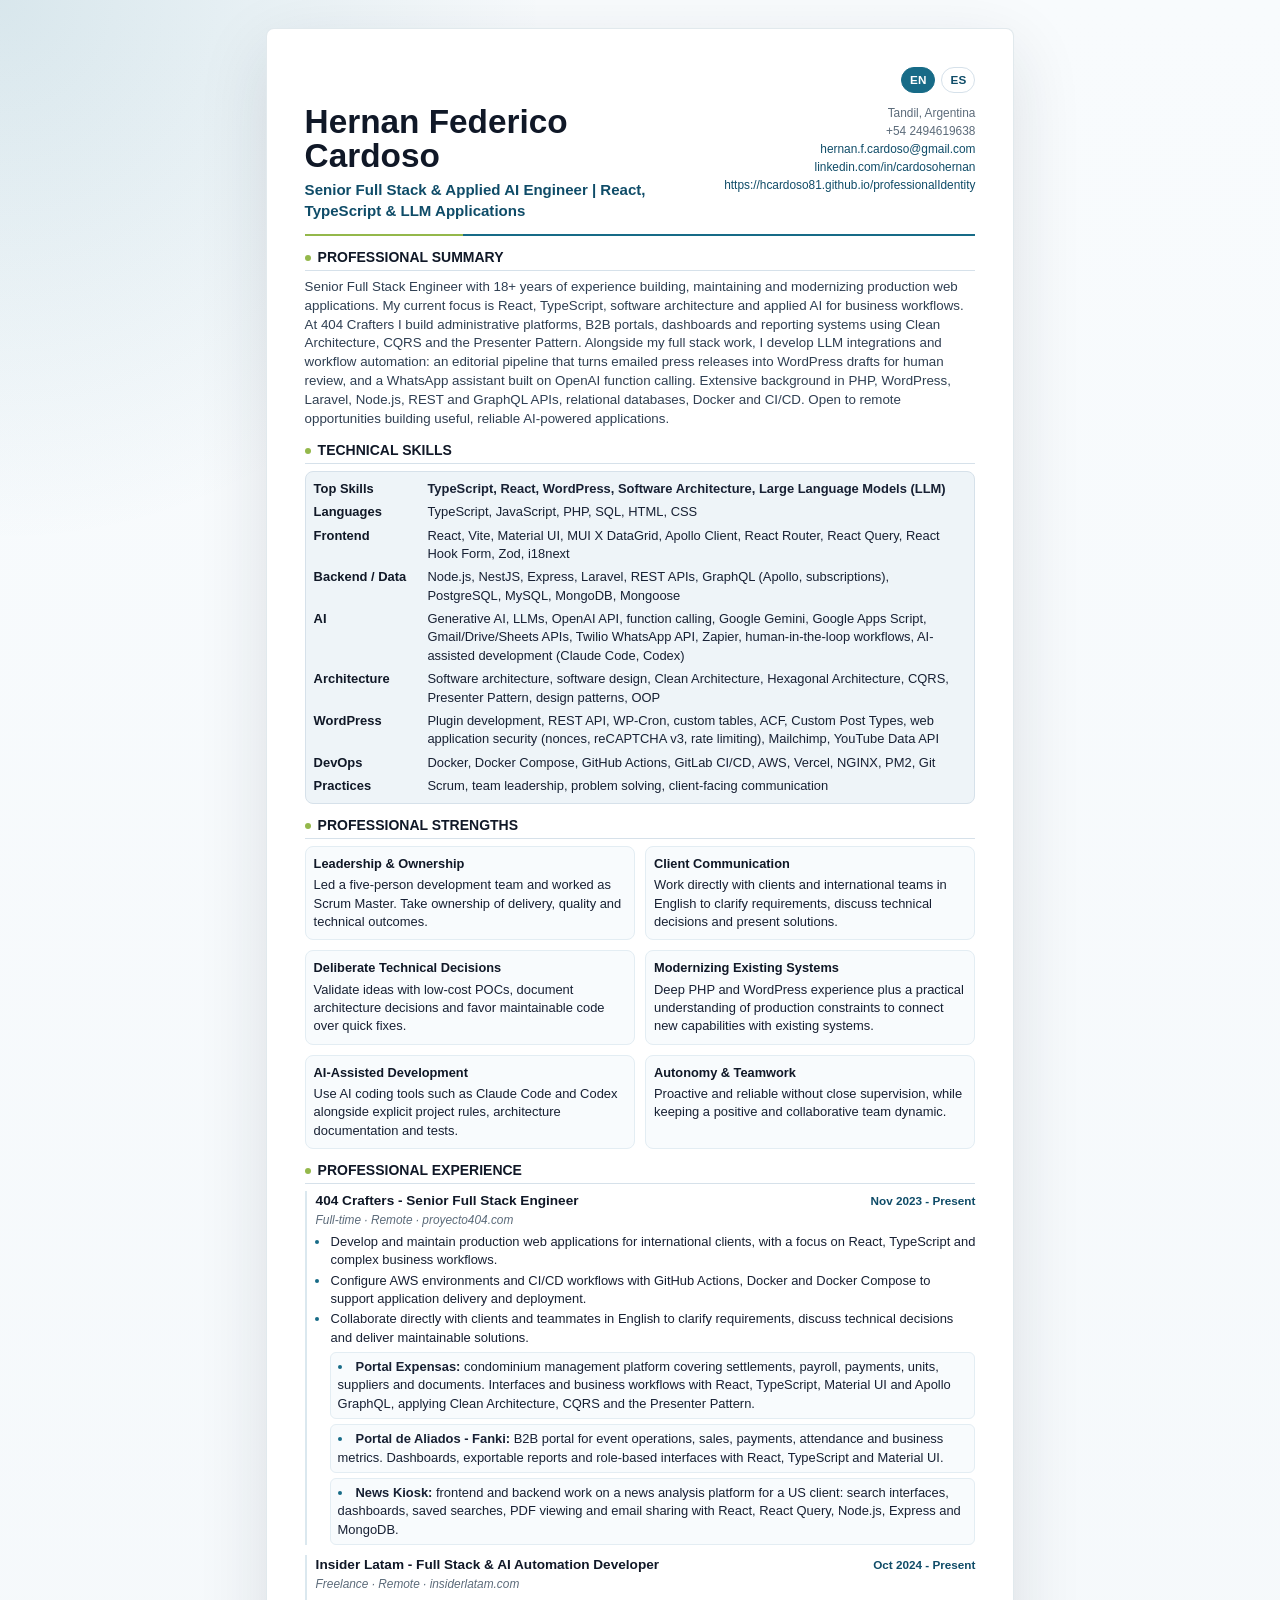
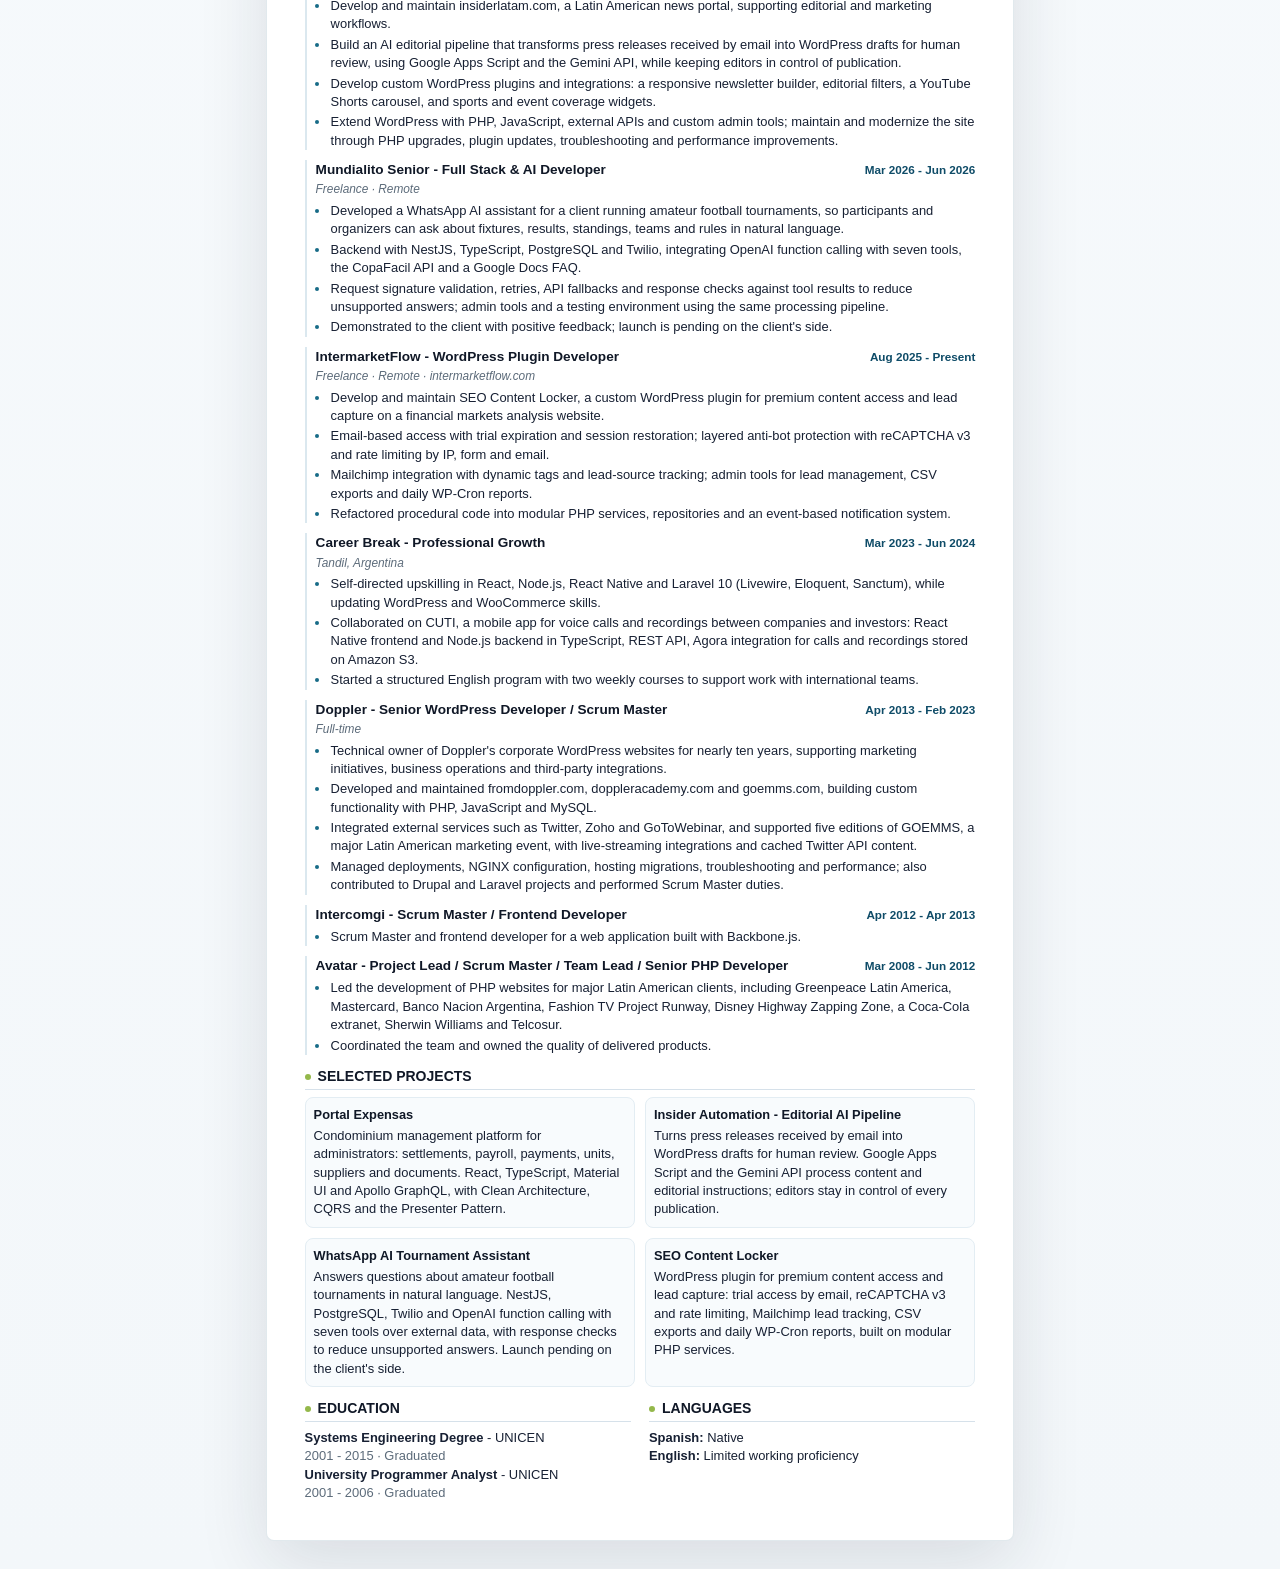
==== commit 7c457840: "docs: match career break and English level to LinkedIn Co-Authored-By: Claude Opus 5.5 <noreply@anth" ====
--- a/index.html
+++ b/index.html
@@ -162,12 +162,14 @@
 
       <article class="job">
         <div class="job-head">
-          <h3 class="job-title">Career Break - Professional Development</h3>
-          <div class="job-dates">Mar 2023 - Nov 2023</div>
-        </div>
-        <ul>
-          <li>Transitioned to React, TypeScript, React Native and Node.js, with a focus on Hexagonal and Clean Architecture.</li>
-          <li>Worked on CUTI, a React Native mobile app for corporate conference calls between companies and investors, with live audio (Agora RTC), recordings stored on Amazon S3 and a Node.js REST API.</li>
+          <h3 class="job-title">Career Break - Professional Growth</h3>
+          <div class="job-dates">Mar 2023 - Jun 2024</div>
+        </div>
+        <p class="job-subtitle">Tandil, Argentina</p>
+        <ul>
+          <li>Self-directed upskilling in React, Node.js, React Native and Laravel 10 (Livewire, Eloquent, Sanctum), while updating WordPress and WooCommerce skills.</li>
+          <li>Collaborated on CUTI, a mobile app for voice calls and recordings between companies and investors: React Native frontend and Node.js backend in TypeScript, REST API, Agora integration for calls and recordings stored on Amazon S3.</li>
+          <li>Started a structured English program with two weekly courses to support work with international teams.</li>
         </ul>
       </article>
 
@@ -240,7 +242,7 @@
       <div>
         <h2 class="section-title">Languages</h2>
         <p><strong>Spanish:</strong> Native</p>
-        <p><strong>English:</strong> Upper-Intermediate in progress. Able to work with technical documentation and collaborate with English-speaking teams.</p>
+        <p><strong>English:</strong> Limited working proficiency</p>
       </div>
     </section>
   </main>
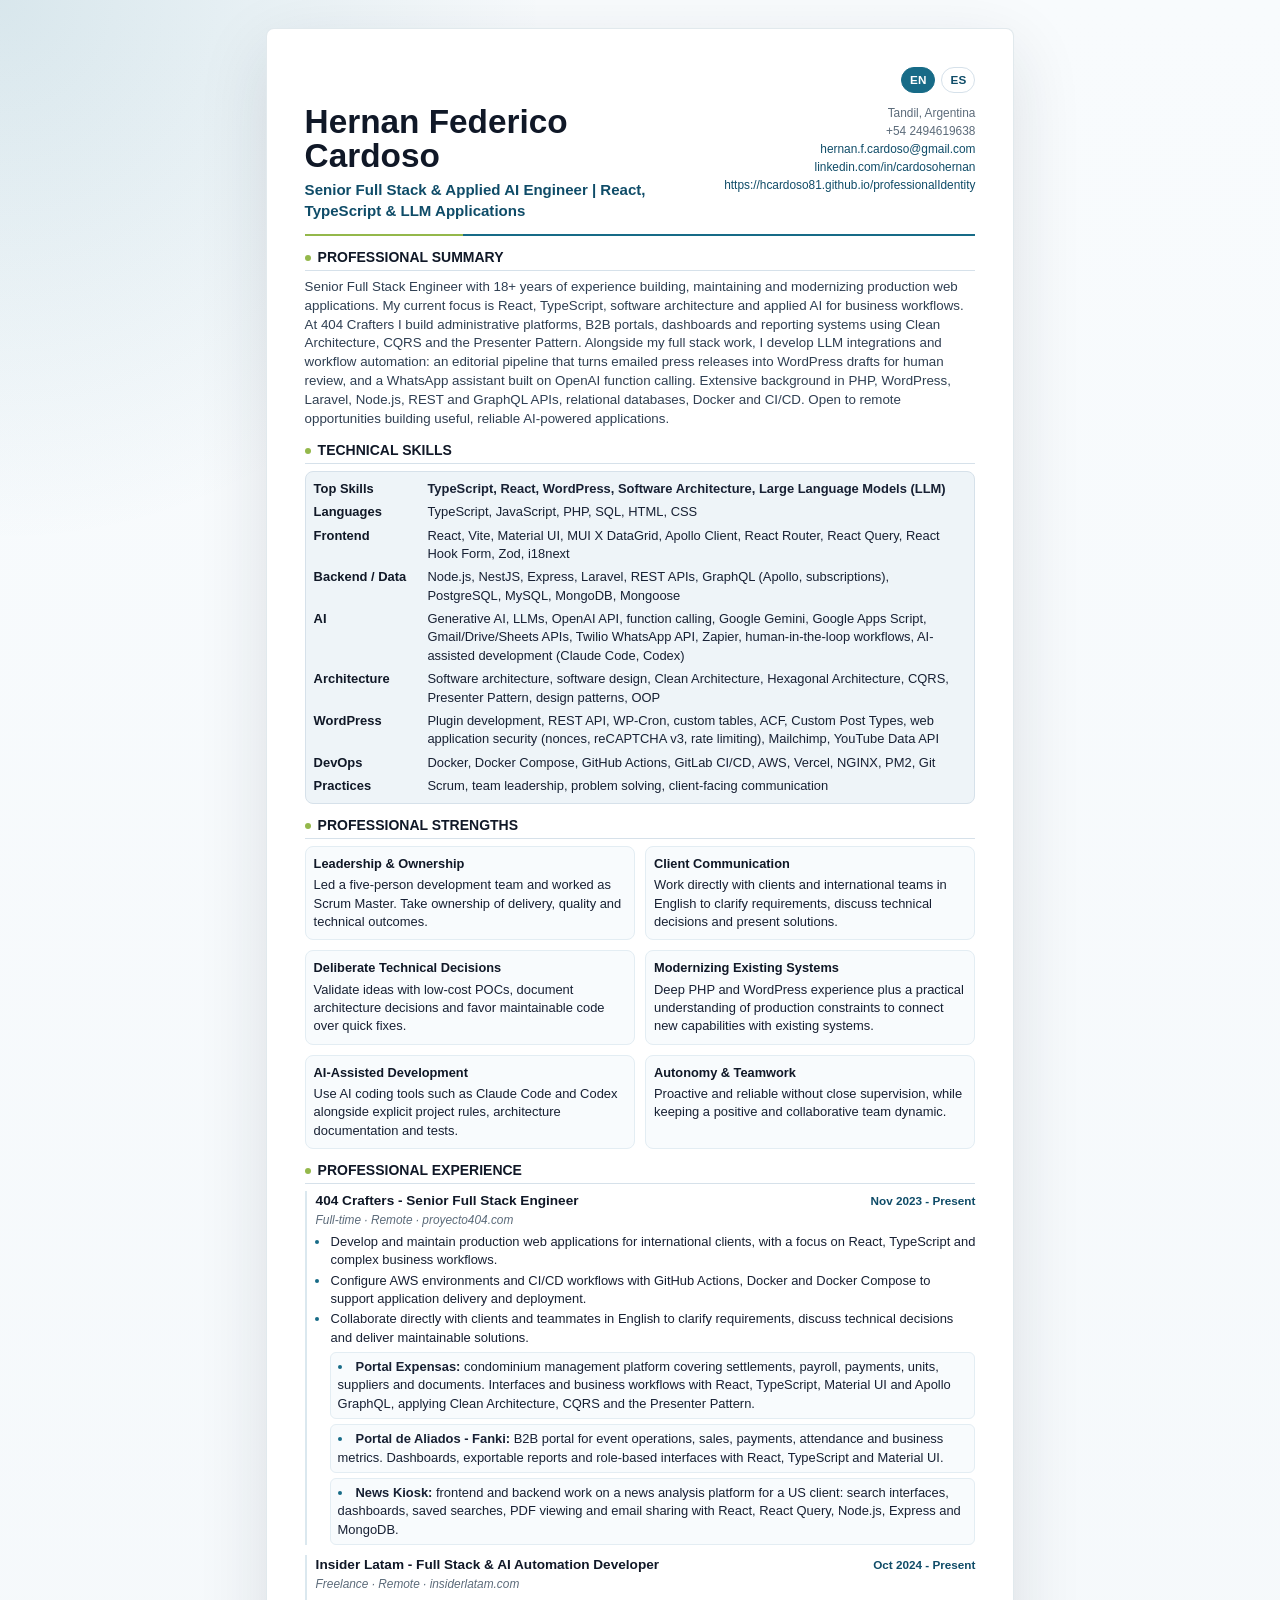
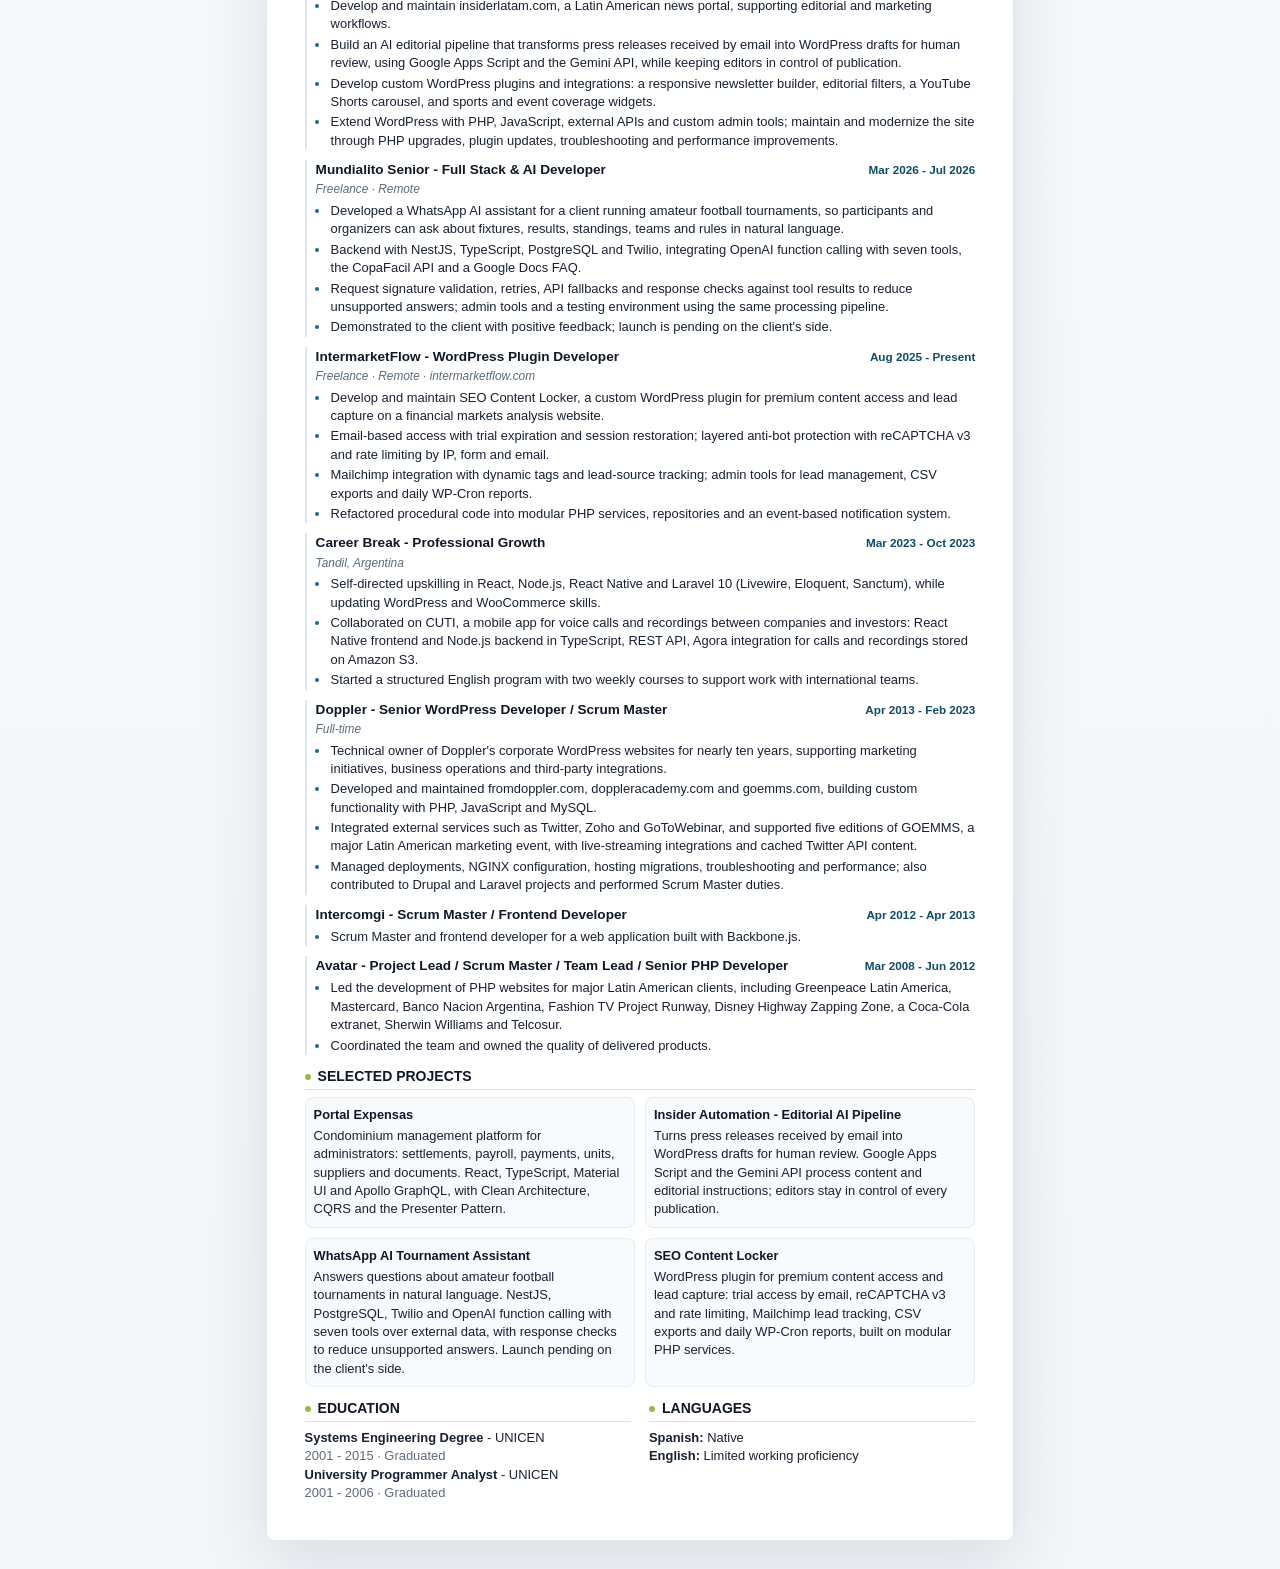
==== commit ac66043c: "docs: update Mundialito and career break dates from LinkedIn Co-Authored-By: Claude Opus 5.5 <norepl" ====
--- a/index.html
+++ b/index.html
@@ -135,7 +135,7 @@
       <article class="job">
         <div class="job-head">
           <h3 class="job-title">Mundialito Senior - Full Stack &amp; AI Developer</h3>
-          <div class="job-dates">Mar 2026 - Jun 2026</div>
+          <div class="job-dates">Mar 2026 - Jul 2026</div>
         </div>
         <p class="job-subtitle">Freelance · Remote</p>
         <ul>
@@ -163,7 +163,7 @@
       <article class="job">
         <div class="job-head">
           <h3 class="job-title">Career Break - Professional Growth</h3>
-          <div class="job-dates">Mar 2023 - Jun 2024</div>
+          <div class="job-dates">Mar 2023 - Oct 2023</div>
         </div>
         <p class="job-subtitle">Tandil, Argentina</p>
         <ul>
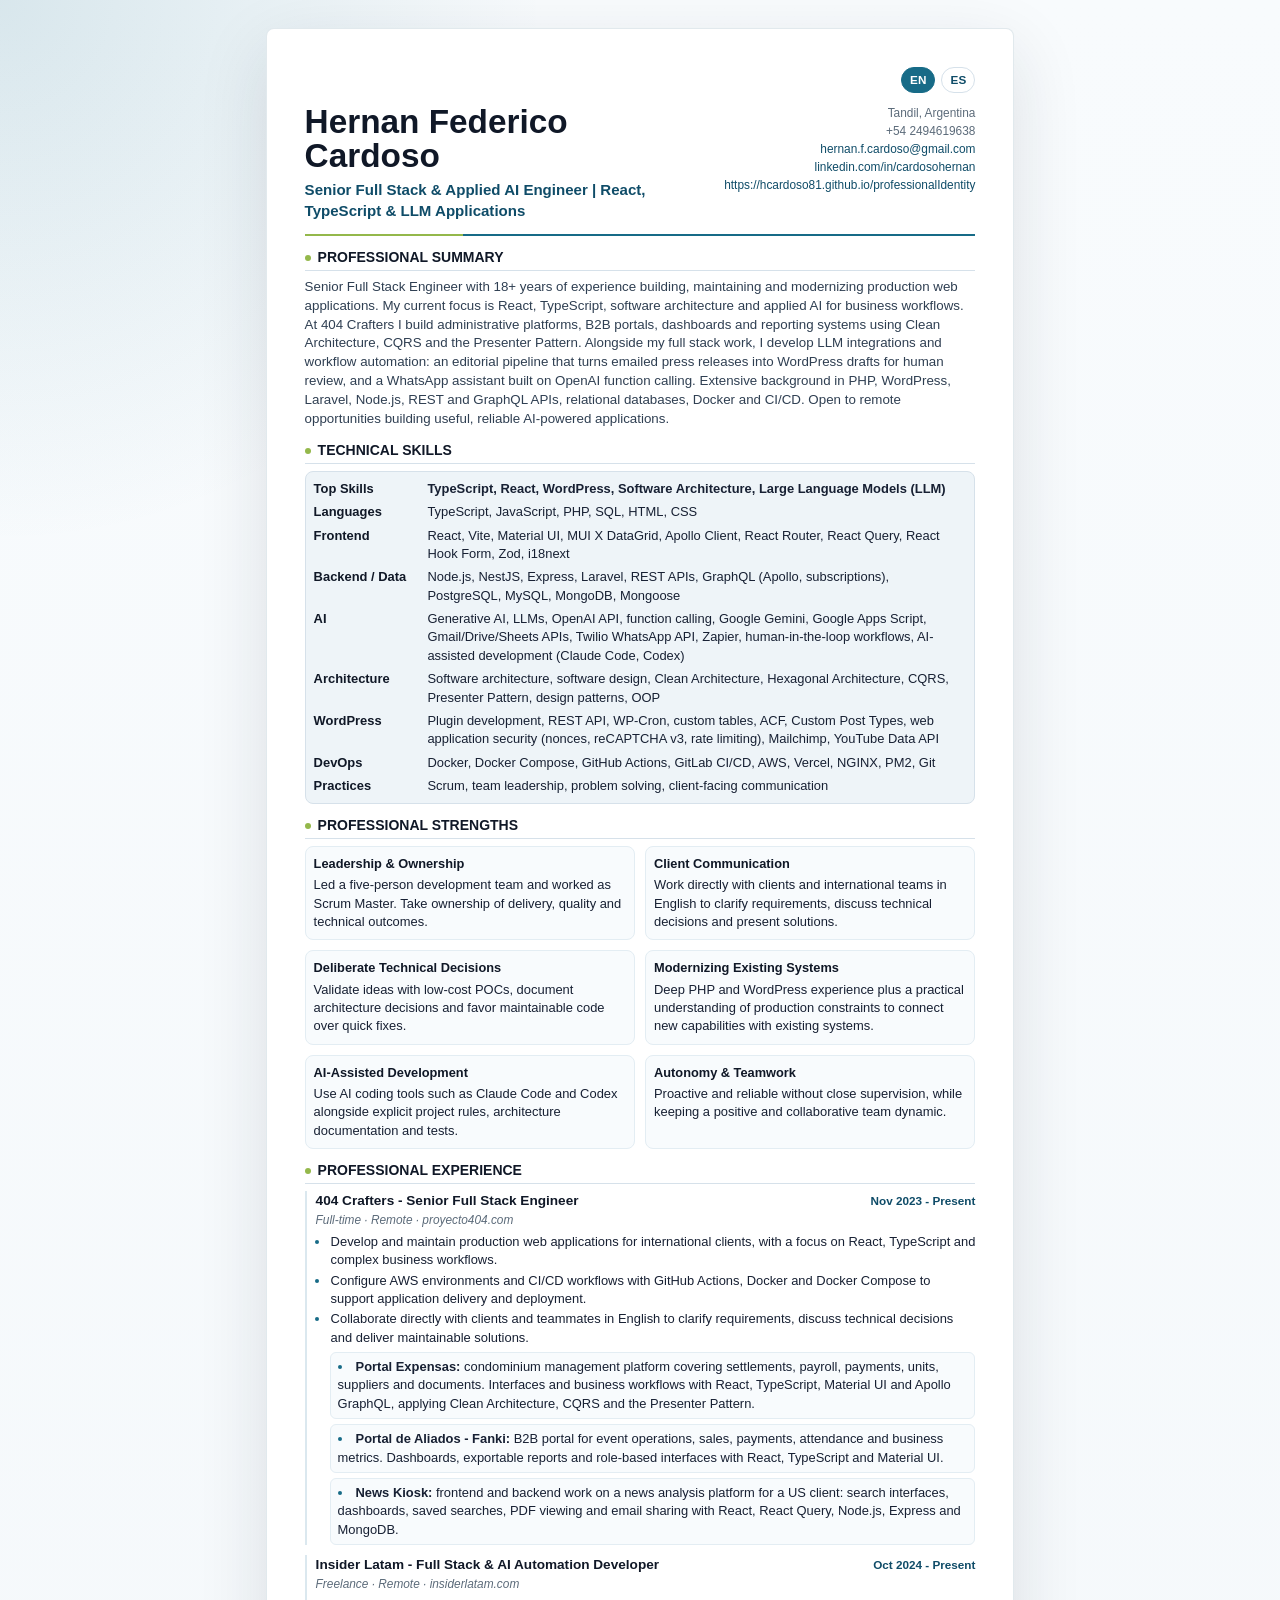
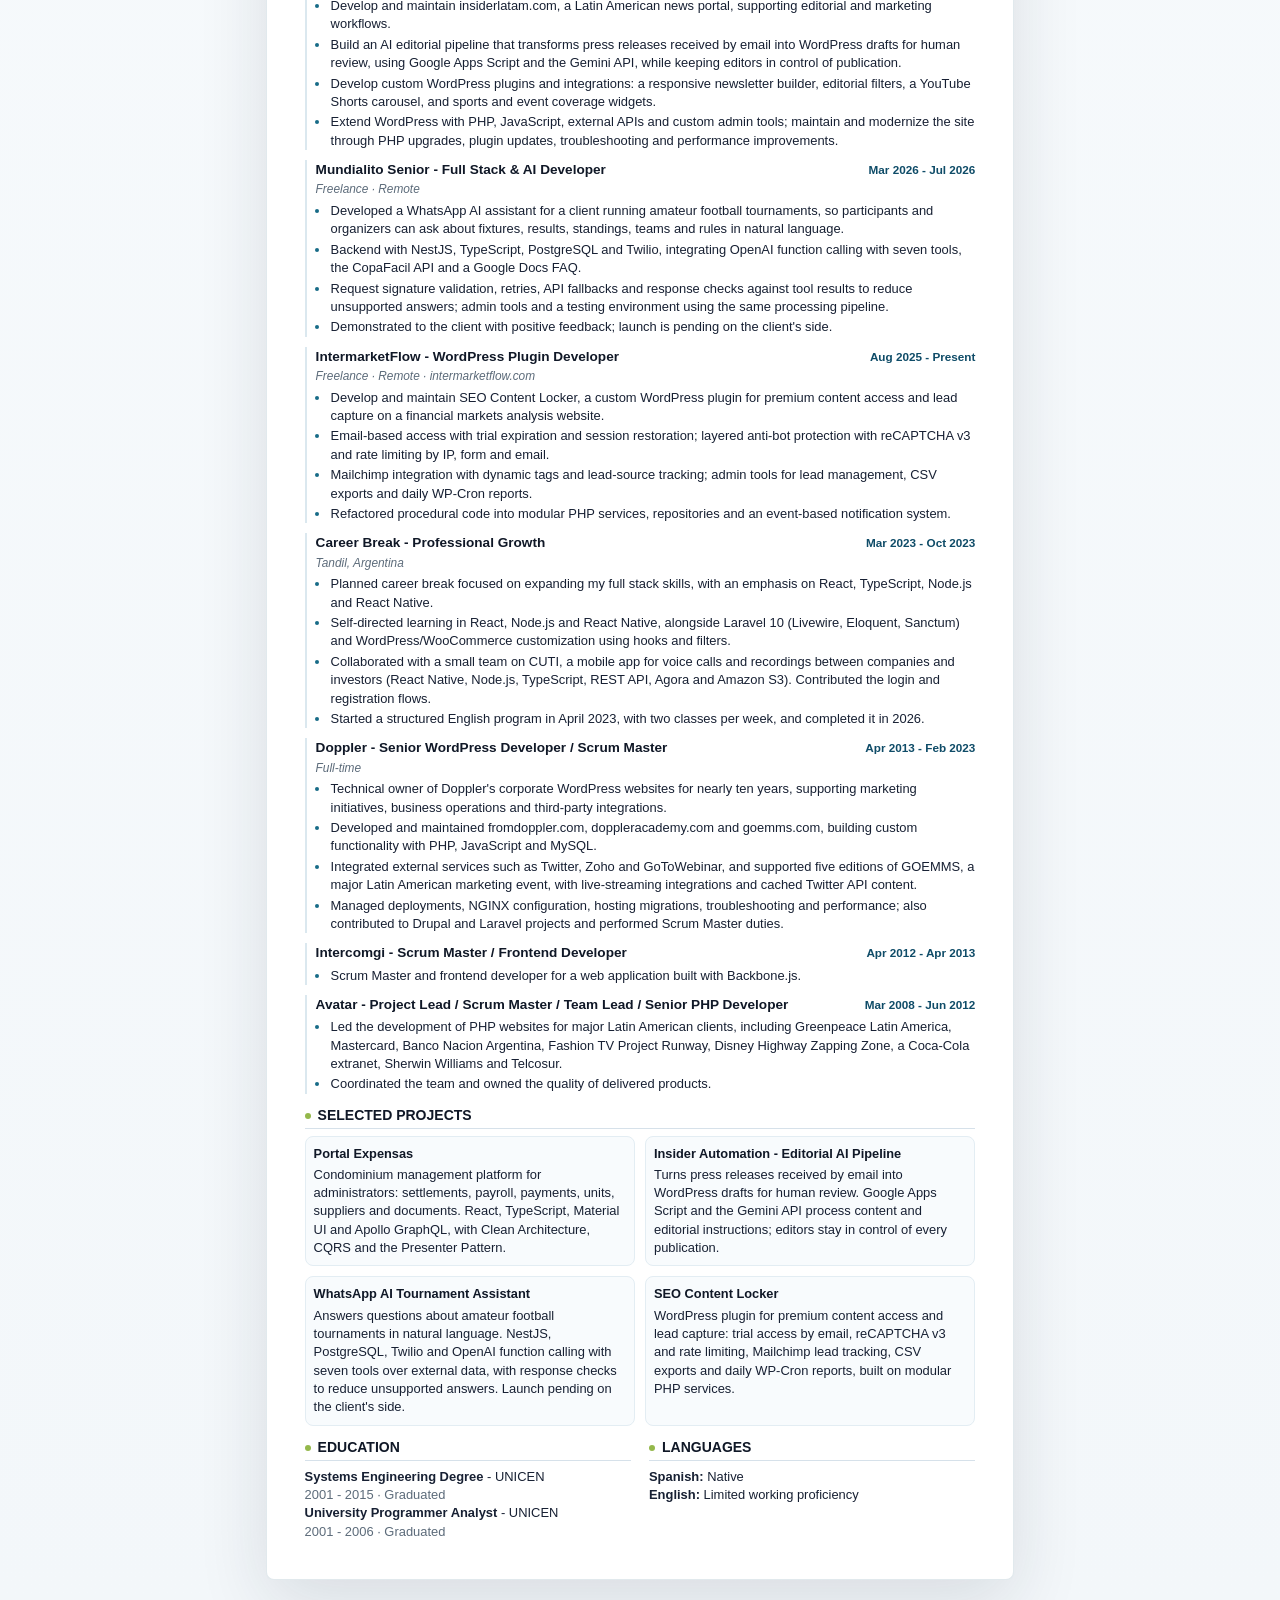
==== commit 2f337857: "docs: sync career break description with LinkedIn Co-Authored-By: Claude Opus 5.5 <noreply@anthropic" ====
--- a/index.html
+++ b/index.html
@@ -167,9 +167,10 @@
         </div>
         <p class="job-subtitle">Tandil, Argentina</p>
         <ul>
-          <li>Self-directed upskilling in React, Node.js, React Native and Laravel 10 (Livewire, Eloquent, Sanctum), while updating WordPress and WooCommerce skills.</li>
-          <li>Collaborated on CUTI, a mobile app for voice calls and recordings between companies and investors: React Native frontend and Node.js backend in TypeScript, REST API, Agora integration for calls and recordings stored on Amazon S3.</li>
-          <li>Started a structured English program with two weekly courses to support work with international teams.</li>
+          <li>Planned career break focused on expanding my full stack skills, with an emphasis on React, TypeScript, Node.js and React Native.</li>
+          <li>Self-directed learning in React, Node.js and React Native, alongside Laravel 10 (Livewire, Eloquent, Sanctum) and WordPress/WooCommerce customization using hooks and filters.</li>
+          <li>Collaborated with a small team on CUTI, a mobile app for voice calls and recordings between companies and investors (React Native, Node.js, TypeScript, REST API, Agora and Amazon S3). Contributed the login and registration flows.</li>
+          <li>Started a structured English program in April 2023, with two classes per week, and completed it in 2026.</li>
         </ul>
       </article>
 
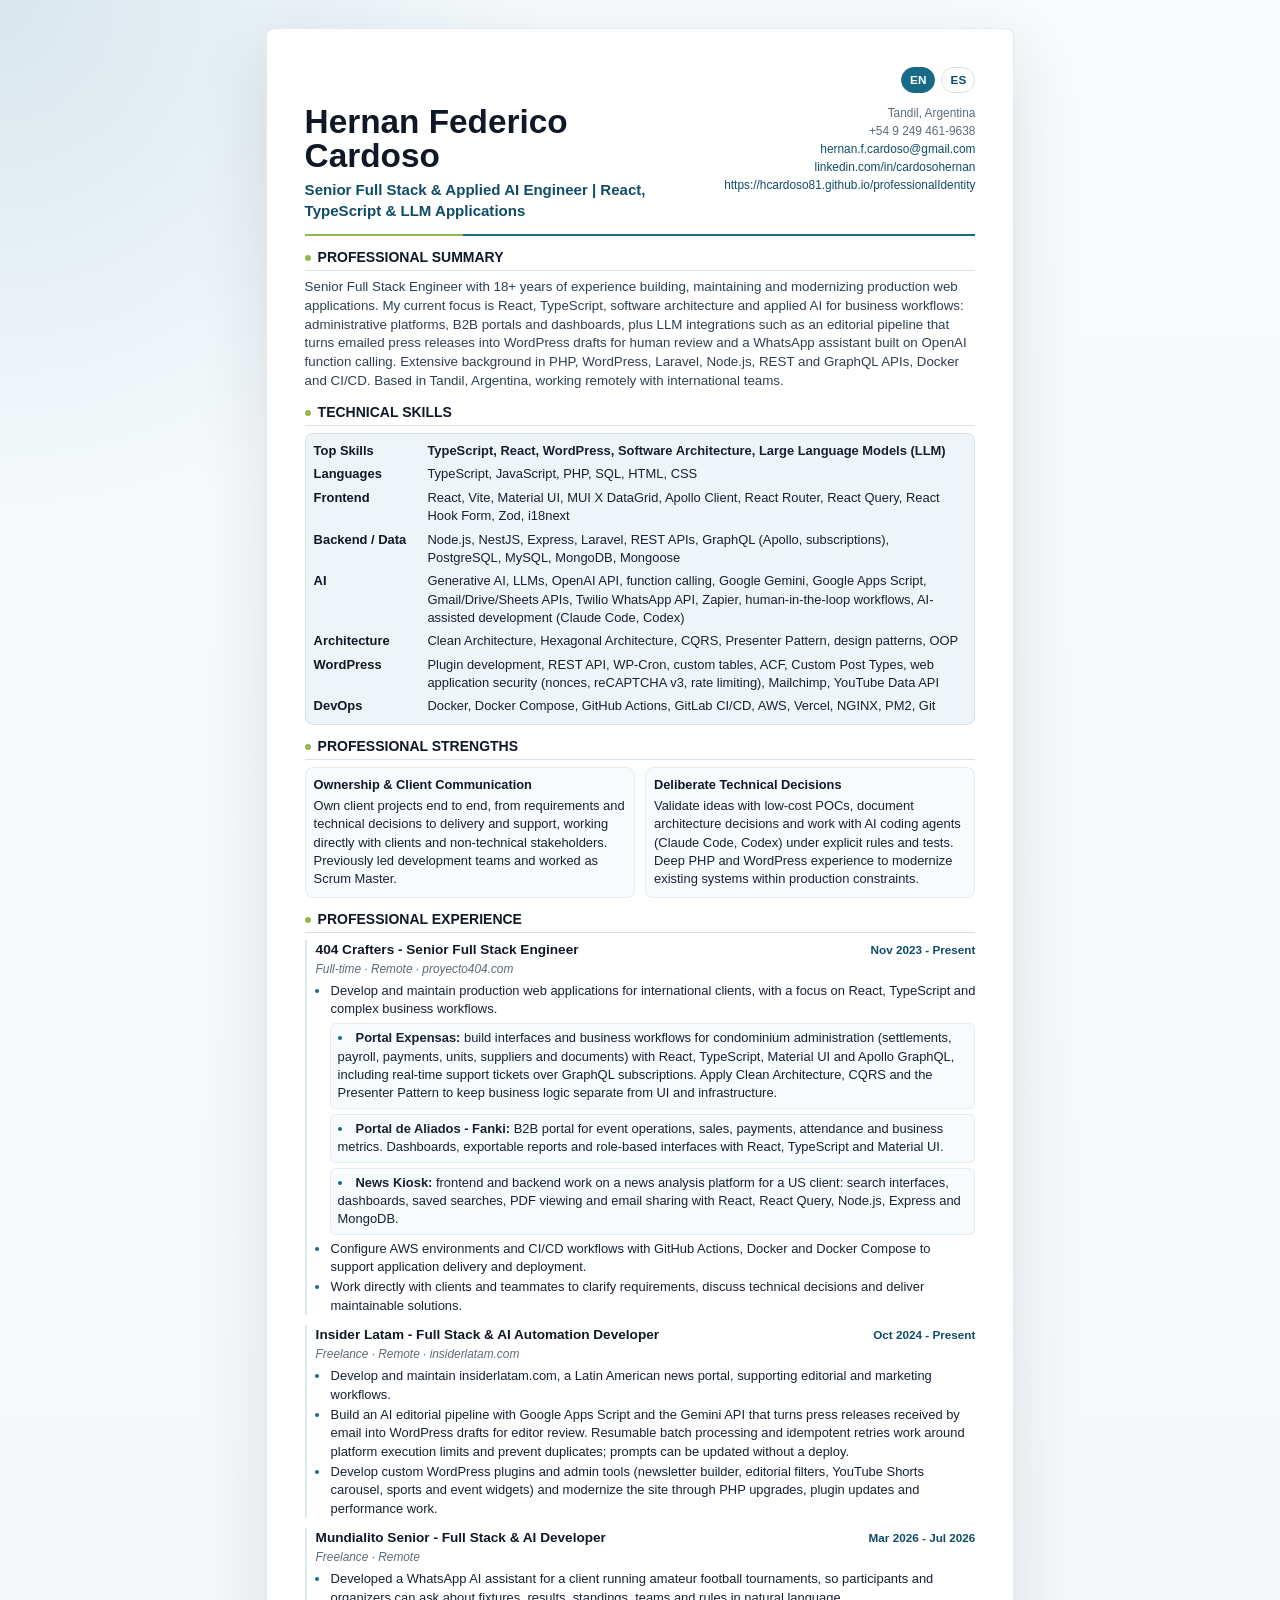
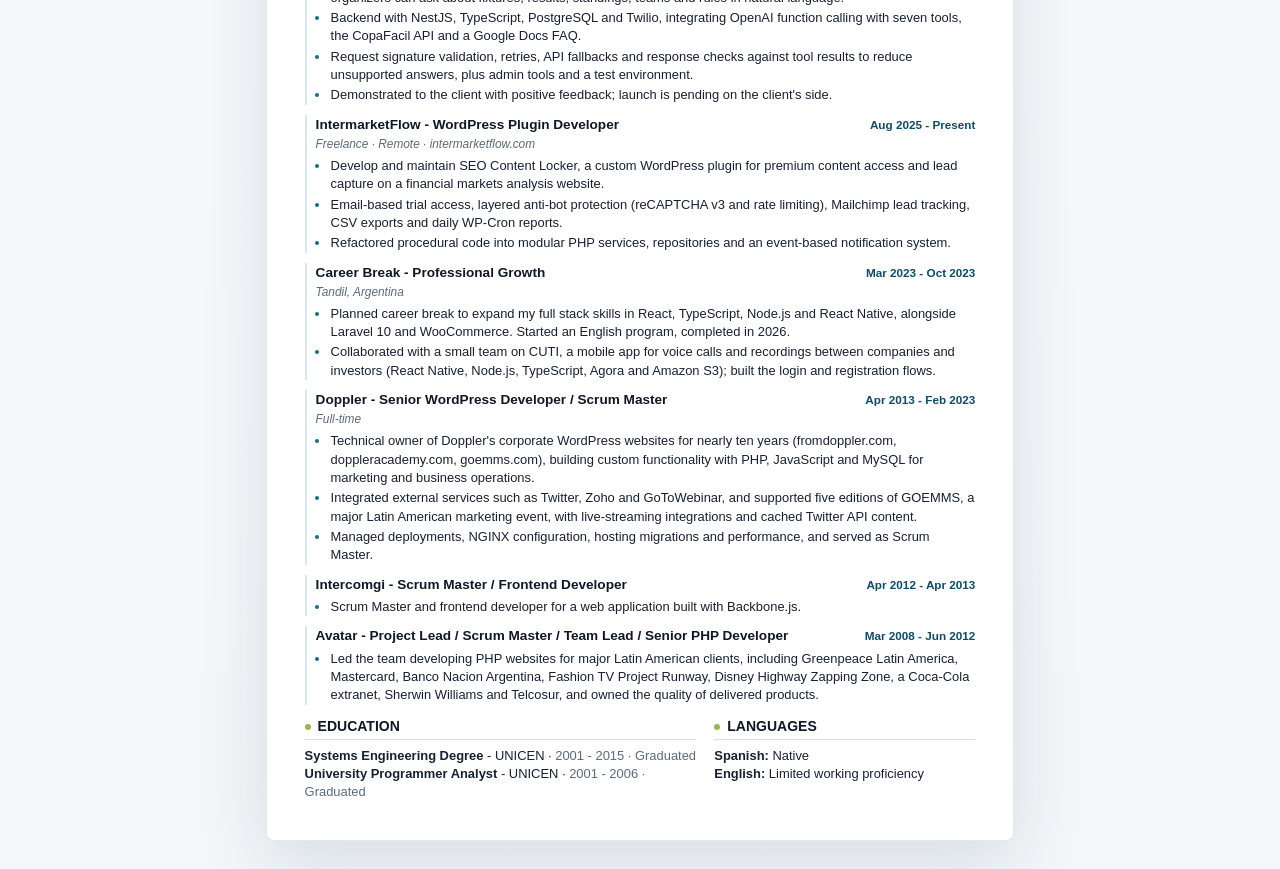
==== commit 3e1e348a: "docs(cv): tighten CV to two pages - Neutral summary (no 'open to opportunities'), phone in internati" ====
--- a/index.html
+++ b/index.html
@@ -23,7 +23,7 @@
       </div>
       <div class="contact">
         Tandil, Argentina<br>
-        +54 2494619638<br>
+        +54 9 249 461-9638<br>
         <a href="mailto:hernan.f.cardoso@gmail.com">hernan.f.cardoso@gmail.com</a><br>
         <a href="https://www.linkedin.com/in/cardosohernan/">linkedin.com/in/cardosohernan</a><br>
         <a href="https://hcardoso81.github.io/professionalIdentity/">https://hcardoso81.github.io/professionalIdentity</a>
@@ -32,7 +32,7 @@
 
     <section class="section">
       <h2 class="section-title">Professional Summary</h2>
-      <p class="summary">Senior Full Stack Engineer with 18+ years of experience building, maintaining and modernizing production web applications. My current focus is React, TypeScript, software architecture and applied AI for business workflows. At 404 Crafters I build administrative platforms, B2B portals, dashboards and reporting systems using Clean Architecture, CQRS and the Presenter Pattern. Alongside my full stack work, I develop LLM integrations and workflow automation: an editorial pipeline that turns emailed press releases into WordPress drafts for human review, and a WhatsApp assistant built on OpenAI function calling. Extensive background in PHP, WordPress, Laravel, Node.js, REST and GraphQL APIs, relational databases, Docker and CI/CD. Open to remote opportunities building useful, reliable AI-powered applications.</p>
+      <p class="summary">Senior Full Stack Engineer with 18+ years of experience building, maintaining and modernizing production web applications. My current focus is React, TypeScript, software architecture and applied AI for business workflows: administrative platforms, B2B portals and dashboards, plus LLM integrations such as an editorial pipeline that turns emailed press releases into WordPress drafts for human review and a WhatsApp assistant built on OpenAI function calling. Extensive background in PHP, WordPress, Laravel, Node.js, REST and GraphQL APIs, Docker and CI/CD. Based in Tandil, Argentina, working remotely with international teams.</p>
     </section>
 
     <section class="section">
@@ -54,16 +54,13 @@
         <div>Generative AI, LLMs, OpenAI API, function calling, Google Gemini, Google Apps Script, Gmail/Drive/Sheets APIs, Twilio WhatsApp API, Zapier, human-in-the-loop workflows, AI-assisted development (Claude Code, Codex)</div>
 
         <div class="skill-label">Architecture</div>
-        <div>Software architecture, software design, Clean Architecture, Hexagonal Architecture, CQRS, Presenter Pattern, design patterns, OOP</div>
+        <div>Clean Architecture, Hexagonal Architecture, CQRS, Presenter Pattern, design patterns, OOP</div>
 
         <div class="skill-label">WordPress</div>
         <div>Plugin development, REST API, WP-Cron, custom tables, ACF, Custom Post Types, web application security (nonces, reCAPTCHA v3, rate limiting), Mailchimp, YouTube Data API</div>
 
         <div class="skill-label">DevOps</div>
         <div>Docker, Docker Compose, GitHub Actions, GitLab CI/CD, AWS, Vercel, NGINX, PM2, Git</div>
-
-        <div class="skill-label">Practices</div>
-        <div>Scrum, team leadership, problem solving, client-facing communication</div>
       </div>
     </section>
 
@@ -71,28 +68,12 @@
       <h2 class="section-title">Professional Strengths</h2>
       <div class="compact-grid">
         <div class="project-card">
-          <p class="project-title">Leadership &amp; Ownership</p>
-          <p>Led a five-person development team and worked as Scrum Master. Take ownership of delivery, quality and technical outcomes.</p>
-        </div>
-        <div class="project-card">
-          <p class="project-title">Client Communication</p>
-          <p>Work directly with clients and international teams in English to clarify requirements, discuss technical decisions and present solutions.</p>
+          <p class="project-title">Ownership &amp; Client Communication</p>
+          <p>Own client projects end to end, from requirements and technical decisions to delivery and support, working directly with clients and non-technical stakeholders. Previously led development teams and worked as Scrum Master.</p>
         </div>
         <div class="project-card">
           <p class="project-title">Deliberate Technical Decisions</p>
-          <p>Validate ideas with low-cost POCs, document architecture decisions and favor maintainable code over quick fixes.</p>
-        </div>
-        <div class="project-card">
-          <p class="project-title">Modernizing Existing Systems</p>
-          <p>Deep PHP and WordPress experience plus a practical understanding of production constraints to connect new capabilities with existing systems.</p>
-        </div>
-        <div class="project-card">
-          <p class="project-title">AI-Assisted Development</p>
-          <p>Use AI coding tools such as Claude Code and Codex alongside explicit project rules, architecture documentation and tests.</p>
-        </div>
-        <div class="project-card">
-          <p class="project-title">Autonomy &amp; Teamwork</p>
-          <p>Proactive and reliable without close supervision, while keeping a positive and collaborative team dynamic.</p>
+          <p>Validate ideas with low-cost POCs, document architecture decisions and work with AI coding agents (Claude Code, Codex) under explicit rules and tests. Deep PHP and WordPress experience to modernize existing systems within production constraints.</p>
         </div>
       </div>
     </section>
@@ -108,14 +89,16 @@
         <p class="job-subtitle">Full-time · Remote · proyecto404.com</p>
         <ul>
           <li>Develop and maintain production web applications for international clients, with a focus on React, TypeScript and complex business workflows.</li>
-          <li>Configure AWS environments and CI/CD workflows with GitHub Actions, Docker and Docker Compose to support application delivery and deployment.</li>
-          <li>Collaborate directly with clients and teammates in English to clarify requirements, discuss technical decisions and deliver maintainable solutions.</li>
         </ul>
         <ul class="project-list">
-          <li><strong>Portal Expensas:</strong> condominium management platform covering settlements, payroll, payments, units, suppliers and documents. Interfaces and business workflows with React, TypeScript, Material UI and Apollo GraphQL, applying Clean Architecture, CQRS and the Presenter Pattern.</li>
+          <li><strong>Portal Expensas:</strong> build interfaces and business workflows for condominium administration (settlements, payroll, payments, units, suppliers and documents) with React, TypeScript, Material UI and Apollo GraphQL, including real-time support tickets over GraphQL subscriptions. Apply Clean Architecture, CQRS and the Presenter Pattern to keep business logic separate from UI and infrastructure.</li>
           <li><strong>Portal de Aliados - Fanki:</strong> B2B portal for event operations, sales, payments, attendance and business metrics. Dashboards, exportable reports and role-based interfaces with React, TypeScript and Material UI.</li>
           <li><strong>News Kiosk:</strong> frontend and backend work on a news analysis platform for a US client: search interfaces, dashboards, saved searches, PDF viewing and email sharing with React, React Query, Node.js, Express and MongoDB.</li>
         </ul>
+        <ul>
+          <li>Configure AWS environments and CI/CD workflows with GitHub Actions, Docker and Docker Compose to support application delivery and deployment.</li>
+          <li>Work directly with clients and teammates to clarify requirements, discuss technical decisions and deliver maintainable solutions.</li>
+        </ul>
       </article>
 
       <article class="job">
@@ -126,9 +109,8 @@
         <p class="job-subtitle">Freelance · Remote · insiderlatam.com</p>
         <ul>
           <li>Develop and maintain insiderlatam.com, a Latin American news portal, supporting editorial and marketing workflows.</li>
-          <li>Build an AI editorial pipeline that transforms press releases received by email into WordPress drafts for human review, using Google Apps Script and the Gemini API, while keeping editors in control of publication.</li>
-          <li>Develop custom WordPress plugins and integrations: a responsive newsletter builder, editorial filters, a YouTube Shorts carousel, and sports and event coverage widgets.</li>
-          <li>Extend WordPress with PHP, JavaScript, external APIs and custom admin tools; maintain and modernize the site through PHP upgrades, plugin updates, troubleshooting and performance improvements.</li>
+          <li>Build an AI editorial pipeline with Google Apps Script and the Gemini API that turns press releases received by email into WordPress drafts for editor review. Resumable batch processing and idempotent retries work around platform execution limits and prevent duplicates; prompts can be updated without a deploy.</li>
+          <li>Develop custom WordPress plugins and admin tools (newsletter builder, editorial filters, YouTube Shorts carousel, sports and event widgets) and modernize the site through PHP upgrades, plugin updates and performance work.</li>
         </ul>
       </article>
 
@@ -141,7 +123,7 @@
         <ul>
           <li>Developed a WhatsApp AI assistant for a client running amateur football tournaments, so participants and organizers can ask about fixtures, results, standings, teams and rules in natural language.</li>
           <li>Backend with NestJS, TypeScript, PostgreSQL and Twilio, integrating OpenAI function calling with seven tools, the CopaFacil API and a Google Docs FAQ.</li>
-          <li>Request signature validation, retries, API fallbacks and response checks against tool results to reduce unsupported answers; admin tools and a testing environment using the same processing pipeline.</li>
+          <li>Request signature validation, retries, API fallbacks and response checks against tool results to reduce unsupported answers, plus admin tools and a test environment.</li>
           <li>Demonstrated to the client with positive feedback; launch is pending on the client's side.</li>
         </ul>
       </article>
@@ -154,8 +136,7 @@
         <p class="job-subtitle">Freelance · Remote · intermarketflow.com</p>
         <ul>
           <li>Develop and maintain SEO Content Locker, a custom WordPress plugin for premium content access and lead capture on a financial markets analysis website.</li>
-          <li>Email-based access with trial expiration and session restoration; layered anti-bot protection with reCAPTCHA v3 and rate limiting by IP, form and email.</li>
-          <li>Mailchimp integration with dynamic tags and lead-source tracking; admin tools for lead management, CSV exports and daily WP-Cron reports.</li>
+          <li>Email-based trial access, layered anti-bot protection (reCAPTCHA v3 and rate limiting), Mailchimp lead tracking, CSV exports and daily WP-Cron reports.</li>
           <li>Refactored procedural code into modular PHP services, repositories and an event-based notification system.</li>
         </ul>
       </article>
@@ -167,10 +148,8 @@
         </div>
         <p class="job-subtitle">Tandil, Argentina</p>
         <ul>
-          <li>Planned career break focused on expanding my full stack skills, with an emphasis on React, TypeScript, Node.js and React Native.</li>
-          <li>Self-directed learning in React, Node.js and React Native, alongside Laravel 10 (Livewire, Eloquent, Sanctum) and WordPress/WooCommerce customization using hooks and filters.</li>
-          <li>Collaborated with a small team on CUTI, a mobile app for voice calls and recordings between companies and investors (React Native, Node.js, TypeScript, REST API, Agora and Amazon S3). Contributed the login and registration flows.</li>
-          <li>Started a structured English program in April 2023, with two classes per week, and completed it in 2026.</li>
+          <li>Planned career break to expand my full stack skills in React, TypeScript, Node.js and React Native, alongside Laravel 10 and WooCommerce. Started an English program, completed in 2026.</li>
+          <li>Collaborated with a small team on CUTI, a mobile app for voice calls and recordings between companies and investors (React Native, Node.js, TypeScript, Agora and Amazon S3); built the login and registration flows.</li>
         </ul>
       </article>
 
@@ -181,10 +160,9 @@
         </div>
         <p class="job-subtitle">Full-time</p>
         <ul>
-          <li>Technical owner of Doppler's corporate WordPress websites for nearly ten years, supporting marketing initiatives, business operations and third-party integrations.</li>
-          <li>Developed and maintained fromdoppler.com, doppleracademy.com and goemms.com, building custom functionality with PHP, JavaScript and MySQL.</li>
+          <li>Technical owner of Doppler's corporate WordPress websites for nearly ten years (fromdoppler.com, doppleracademy.com, goemms.com), building custom functionality with PHP, JavaScript and MySQL for marketing and business operations.</li>
           <li>Integrated external services such as Twitter, Zoho and GoToWebinar, and supported five editions of GOEMMS, a major Latin American marketing event, with live-streaming integrations and cached Twitter API content.</li>
-          <li>Managed deployments, NGINX configuration, hosting migrations, troubleshooting and performance; also contributed to Drupal and Laravel projects and performed Scrum Master duties.</li>
+          <li>Managed deployments, NGINX configuration, hosting migrations and performance, and served as Scrum Master.</li>
         </ul>
       </article>
 
@@ -204,41 +182,16 @@
           <div class="job-dates">Mar 2008 - Jun 2012</div>
         </div>
         <ul>
-          <li>Led the development of PHP websites for major Latin American clients, including Greenpeace Latin America, Mastercard, Banco Nacion Argentina, Fashion TV Project Runway, Disney Highway Zapping Zone, a Coca-Cola extranet, Sherwin Williams and Telcosur.</li>
-          <li>Coordinated the team and owned the quality of delivered products.</li>
-        </ul>
-      </article>
-    </section>
-
-    <section class="section">
-      <h2 class="section-title">Selected Projects</h2>
-      <div class="compact-grid">
-        <div class="project-card">
-          <p class="project-title">Portal Expensas</p>
-          <p>Condominium management platform for administrators: settlements, payroll, payments, units, suppliers and documents. React, TypeScript, Material UI and Apollo GraphQL, with Clean Architecture, CQRS and the Presenter Pattern.</p>
-        </div>
-        <div class="project-card">
-          <p class="project-title">Insider Automation - Editorial AI Pipeline</p>
-          <p>Turns press releases received by email into WordPress drafts for human review. Google Apps Script and the Gemini API process content and editorial instructions; editors stay in control of every publication.</p>
-        </div>
-        <div class="project-card">
-          <p class="project-title">WhatsApp AI Tournament Assistant</p>
-          <p>Answers questions about amateur football tournaments in natural language. NestJS, PostgreSQL, Twilio and OpenAI function calling with seven tools over external data, with response checks to reduce unsupported answers. Launch pending on the client's side.</p>
-        </div>
-        <div class="project-card">
-          <p class="project-title">SEO Content Locker</p>
-          <p>WordPress plugin for premium content access and lead capture: trial access by email, reCAPTCHA v3 and rate limiting, Mailchimp lead tracking, CSV exports and daily WP-Cron reports, built on modular PHP services.</p>
-        </div>
-      </div>
+          <li>Led the team developing PHP websites for major Latin American clients, including Greenpeace Latin America, Mastercard, Banco Nacion Argentina, Fashion TV Project Runway, Disney Highway Zapping Zone, a Coca-Cola extranet, Sherwin Williams and Telcosur, and owned the quality of delivered products.</li>
+        </ul>
+      </article>
     </section>
 
     <section class="section footer-grid">
       <div>
         <h2 class="section-title">Education</h2>
-        <p><strong>Systems Engineering Degree</strong> - UNICEN</p>
-        <p class="muted">2001 - 2015 · Graduated</p>
-        <p><strong>University Programmer Analyst</strong> - UNICEN</p>
-        <p class="muted">2001 - 2006 · Graduated</p>
+        <p><strong>Systems Engineering Degree</strong> - UNICEN · <span class="muted">2001 - 2015 · Graduated</span></p>
+        <p><strong>University Programmer Analyst</strong> - UNICEN · <span class="muted">2001 - 2006 · Graduated</span></p>
       </div>
       <div>
         <h2 class="section-title">Languages</h2>
--- a/styles.css
+++ b/styles.css
@@ -11,7 +11,7 @@
 
     @page {
       size: A4;
-      margin: 13mm 12mm;
+      margin: 11mm 12mm;
     }
 
     * {
@@ -265,7 +265,7 @@
 
     .footer-grid {
       display: grid;
-      grid-template-columns: 1fr 1fr;
+      grid-template-columns: 3fr 2fr;
       gap: 18px;
     }
 
@@ -329,9 +329,33 @@
         display: none;
       }
 
-      .experience-section {
-        break-before: page;
-        page-break-before: always;
-        margin-top: 0;
-      }
-    }
+      .section {
+        margin-top: 10px;
+      }
+
+      .job {
+        margin-top: 8px;
+      }
+
+      .project-list li {
+        margin: 3px 0;
+        padding: 3px 7px;
+      }
+
+      .section-title,
+      .job-head,
+      .job-subtitle {
+        break-after: avoid;
+        page-break-after: avoid;
+      }
+
+      .job {
+        break-inside: auto;
+        page-break-inside: auto;
+      }
+
+      .job li {
+        break-inside: avoid;
+        page-break-inside: avoid;
+      }
+    }
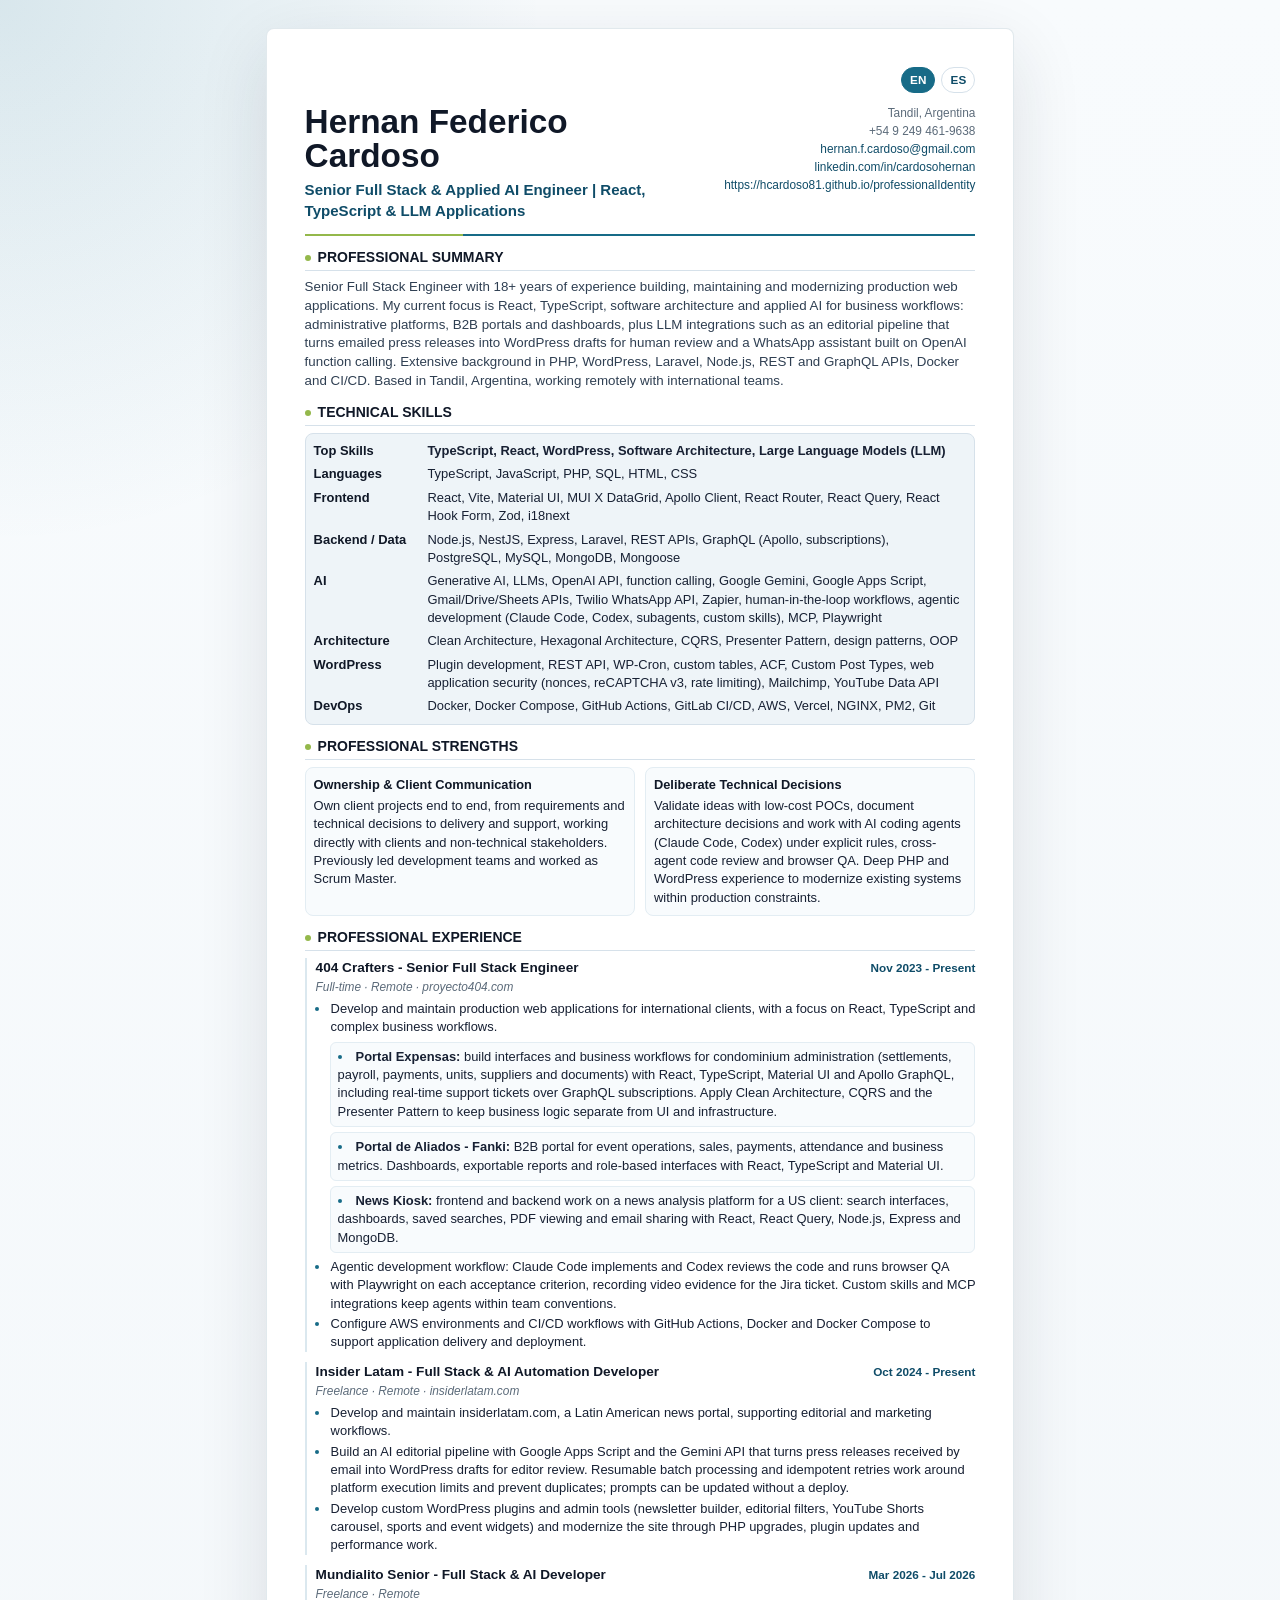
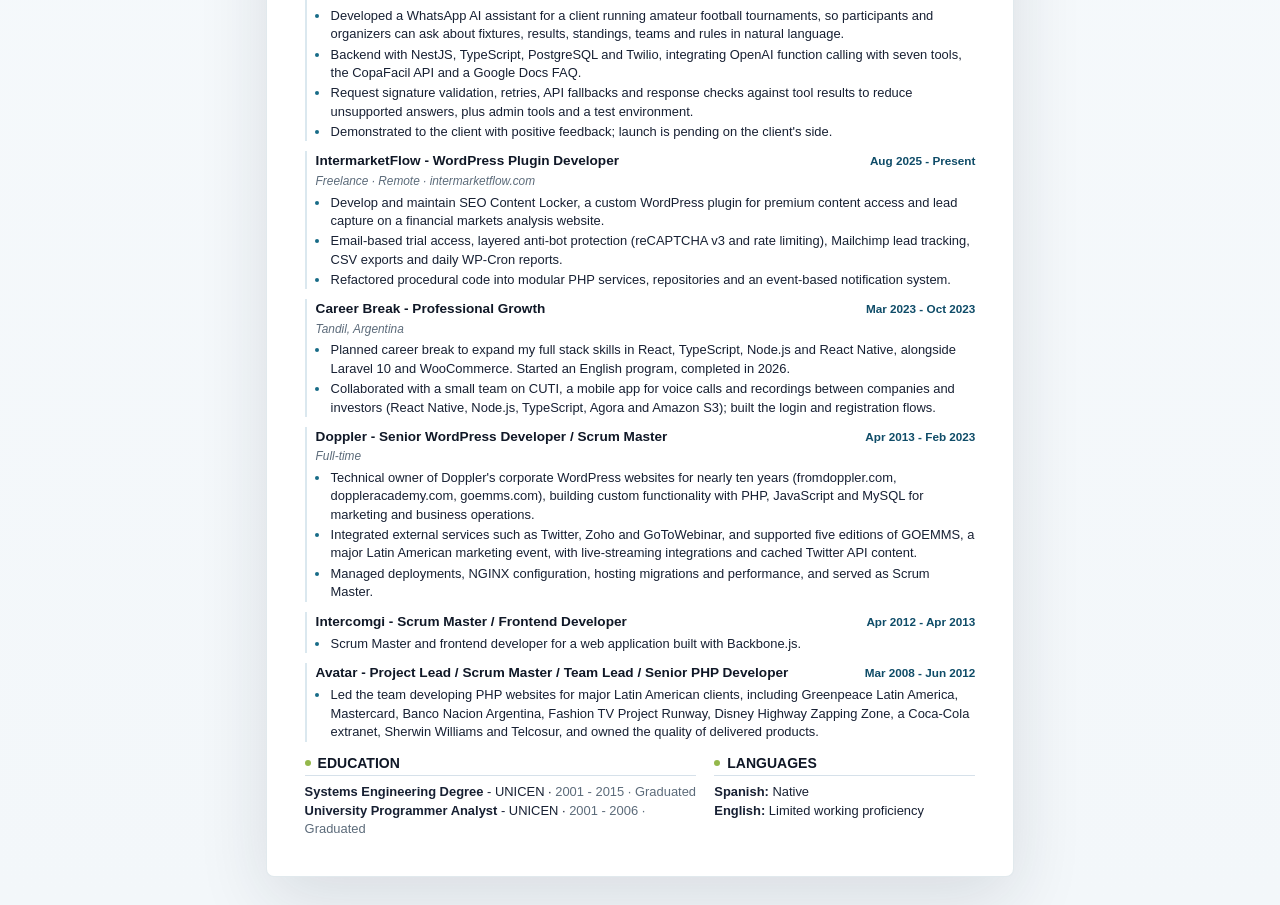
==== commit ace56c5d: "docs(cv): add the agentic development workflow - 404 Crafters: new bullet on the Claude Code + Codex" ====
--- a/index.html
+++ b/index.html
@@ -51,7 +51,7 @@
         <div>Node.js, NestJS, Express, Laravel, REST APIs, GraphQL (Apollo, subscriptions), PostgreSQL, MySQL, MongoDB, Mongoose</div>
 
         <div class="skill-label">AI</div>
-        <div>Generative AI, LLMs, OpenAI API, function calling, Google Gemini, Google Apps Script, Gmail/Drive/Sheets APIs, Twilio WhatsApp API, Zapier, human-in-the-loop workflows, AI-assisted development (Claude Code, Codex)</div>
+        <div>Generative AI, LLMs, OpenAI API, function calling, Google Gemini, Google Apps Script, Gmail/Drive/Sheets APIs, Twilio WhatsApp API, Zapier, human-in-the-loop workflows, agentic development (Claude Code, Codex, subagents, custom skills), MCP, Playwright</div>
 
         <div class="skill-label">Architecture</div>
         <div>Clean Architecture, Hexagonal Architecture, CQRS, Presenter Pattern, design patterns, OOP</div>
@@ -73,7 +73,7 @@
         </div>
         <div class="project-card">
           <p class="project-title">Deliberate Technical Decisions</p>
-          <p>Validate ideas with low-cost POCs, document architecture decisions and work with AI coding agents (Claude Code, Codex) under explicit rules and tests. Deep PHP and WordPress experience to modernize existing systems within production constraints.</p>
+          <p>Validate ideas with low-cost POCs, document architecture decisions and work with AI coding agents (Claude Code, Codex) under explicit rules, cross-agent code review and browser QA. Deep PHP and WordPress experience to modernize existing systems within production constraints.</p>
         </div>
       </div>
     </section>
@@ -96,8 +96,8 @@
           <li><strong>News Kiosk:</strong> frontend and backend work on a news analysis platform for a US client: search interfaces, dashboards, saved searches, PDF viewing and email sharing with React, React Query, Node.js, Express and MongoDB.</li>
         </ul>
         <ul>
+          <li>Agentic development workflow: Claude Code implements and Codex reviews the code and runs browser QA with Playwright on each acceptance criterion, recording video evidence for the Jira ticket. Custom skills and MCP integrations keep agents within team conventions.</li>
           <li>Configure AWS environments and CI/CD workflows with GitHub Actions, Docker and Docker Compose to support application delivery and deployment.</li>
-          <li>Work directly with clients and teammates to clarify requirements, discuss technical decisions and deliver maintainable solutions.</li>
         </ul>
       </article>
 
